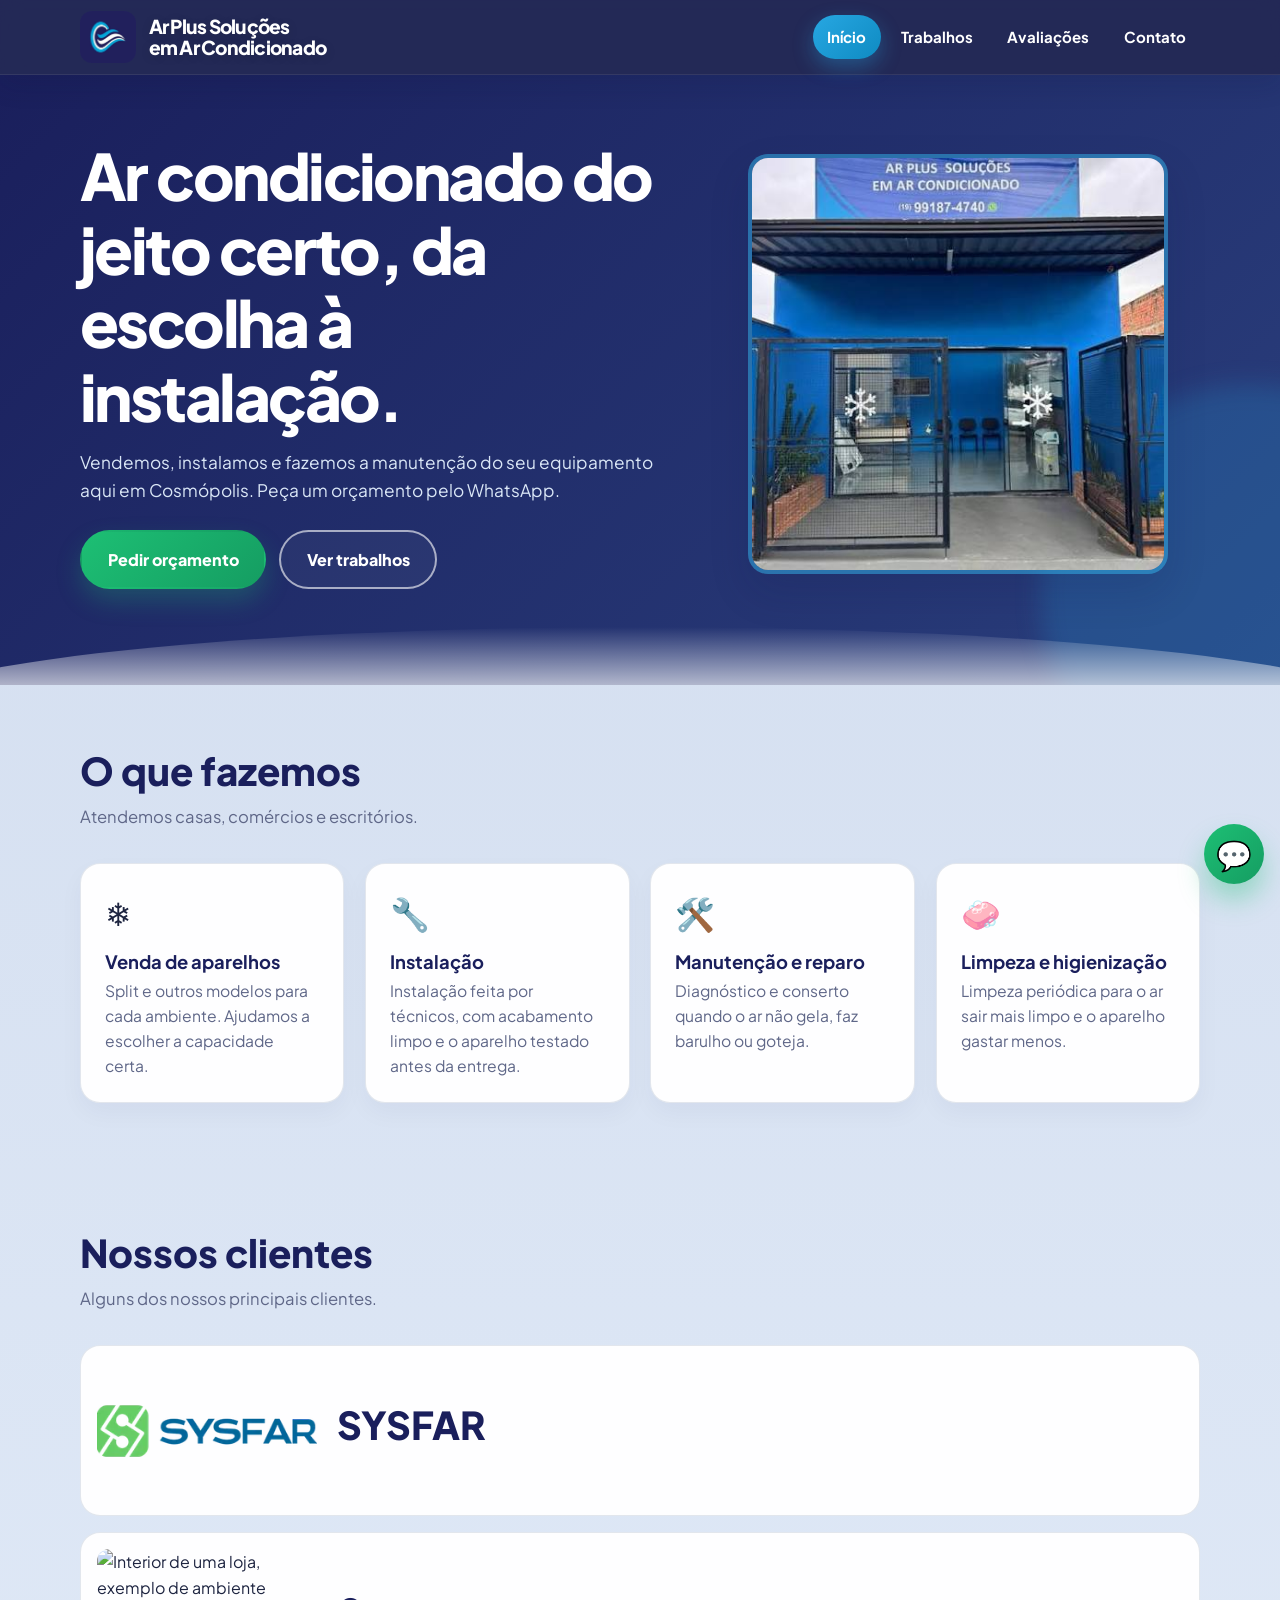
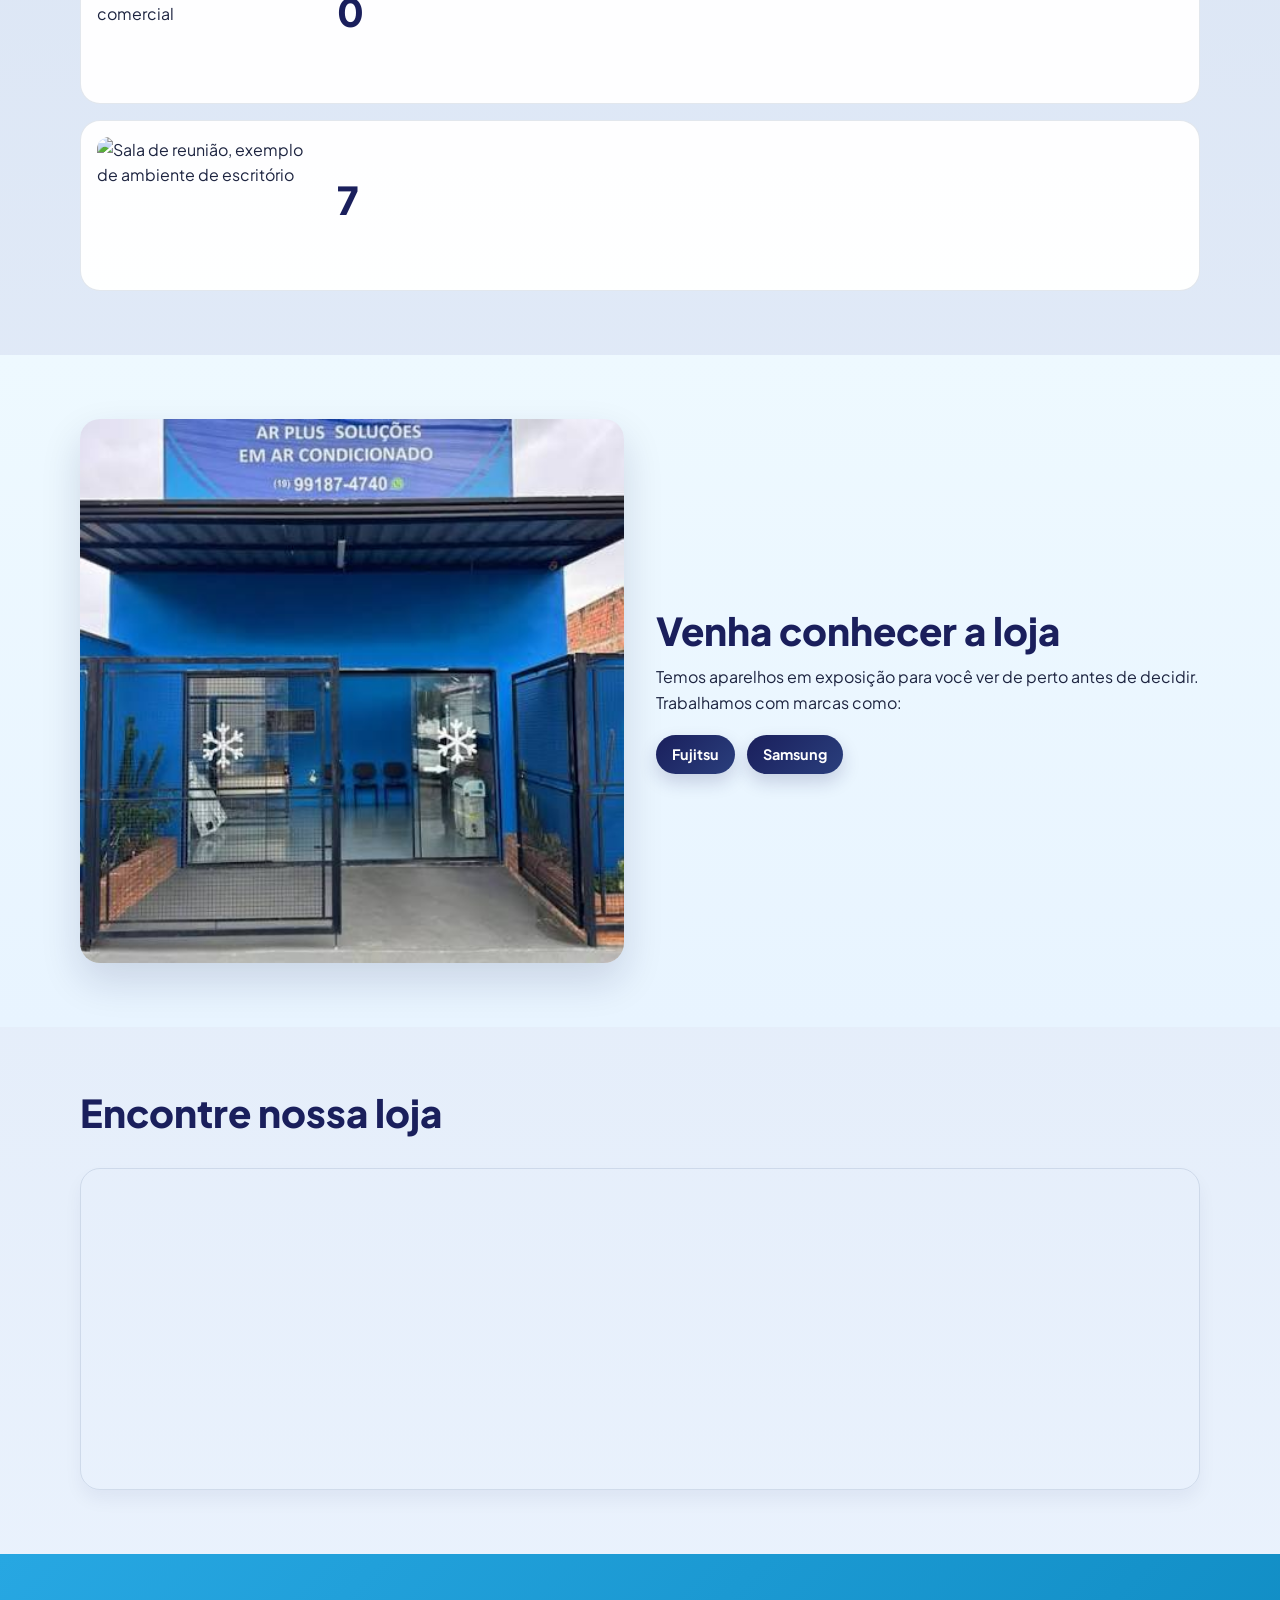
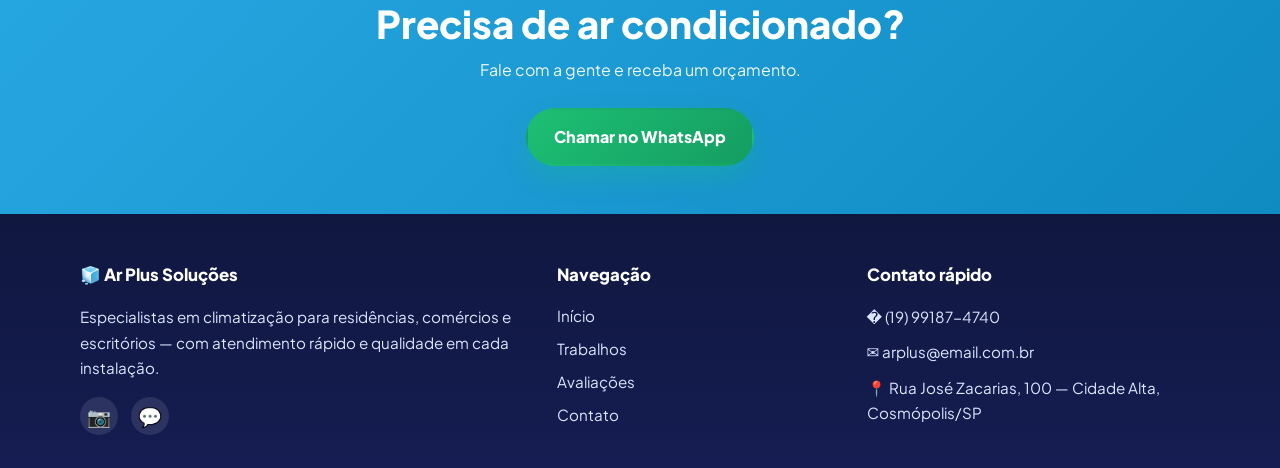
==== index.html @ 0b978132 "atualização 1.2" ====
<!DOCTYPE html>
<html lang="pt-BR">
<head>
<meta charset="UTF-8">
<meta name="viewport" content="width=device-width, initial-scale=1">
<title>Início | Ar Plus Soluções em Ar Condicionado</title>
<meta name="description" content="Venda, instalação e manutenção de ar condicionado em Cosmópolis/SP. Fujitsu, Samsung e outras marcas.">
<link rel="preconnect" href="https://fonts.googleapis.com">
<link rel="preconnect" href="https://fonts.gstatic.com" crossorigin>
<link href="https://fonts.googleapis.com/css2?family=Plus+Jakarta+Sans:wght@400;600;700;800&display=swap" rel="stylesheet">
<link rel="stylesheet" href="style/ar_plus.css">
</head>
<body>
<header class="topo">
  <div class="wrap">
    <a class="marca" href="index.html" aria-label="Ar Plus Soluções em Ar Condicionado - início">
      <img src="img/logo-simbolo.png" alt="Logo Ar Plus" width="56" height="52">
      <span>Ar Plus Soluções<br>em Ar Condicionado</span>
    </a>
    <input type="checkbox" id="abre" aria-label="Abrir menu">
    <label class="burger" for="abre" aria-hidden="true">☰</label>
    <ul class="menu">
      <li><a href="index.html" aria-current="page">Início</a></li>
      <li><a href="Trabalhos.html">Trabalhos</a></li>
      <li><a href="Avaliacoes.html">Avaliações</a></li>
      <li><a href="Contato.html">Contato</a></li>
    </ul>
  </div>
</header>
<main>

<section class="hero">
  <div class="wrap">
    <div>
      <h1>Ar condicionado do jeito certo, da escolha à instalação.</h1>
      <p>Vendemos, instalamos e fazemos a manutenção do seu equipamento aqui em Cosmópolis. Peça um orçamento pelo WhatsApp.</p>
      <div class="acoes">
        <a class="btn btn-zap" href="https://wa.me/5519991874740?text=Ol%C3%A1!%20Vim%20pelo%20site%20e%20gostaria%20de%20um%20or%C3%A7amento." target="_blank" rel="noopener">Pedir orçamento</a>
        <a class="btn btn-borda" href="Trabalhos.html">Ver trabalhos</a>
      </div>
    </div>
    <img class="hero-visual" src="img/fachada-loja.png" alt="Fachada da loja Ar Plus em Cosmópolis">
  </div>
</section>

<section class="secao">
  <div class="wrap">
    <h2>O que fazemos</h2>
    <p class="intro">Atendemos casas, comércios e escritórios.</p>
    <div class="grade">
      <article class="card"><div class="ico">❄️</div><h3>Venda de aparelhos</h3><p>Split e outros modelos para cada ambiente. Ajudamos a escolher a capacidade certa.</p></article>
      <article class="card"><div class="ico">🔧</div><h3>Instalação</h3><p>Instalação feita por técnicos, com acabamento limpo e o aparelho testado antes da entrega.</p></article>
      <article class="card"><div class="ico">🛠️</div><h3>Manutenção e reparo</h3><p>Diagnóstico e conserto quando o ar não gela, faz barulho ou goteja.</p></article>
      <article class="card"><div class="ico">🧼</div><h3>Limpeza e higienização</h3><p>Limpeza periódica para o ar sair mais limpo e o aparelho gastar menos.</p></article>
    </div>
  </div>
</section>

<section class="secao">
  <div class="wrap">
    <h2>Nossos clientes</h2>
    <p class="intro">Alguns dos nossos principais clientes.</p>
    <ul class="clientes-lista">
      <li>
        <img class="cliente-foto" src="img/SYSFAR.webp" alt="Casa contemporânea, exemplo de ambiente residencial">
        <div>
          <h2>SYSFAR</h2>
        </div>
      </li>
      <li>
        <img class="cliente-foto" src="img/cliente-comercio.jpg" alt="Interior de uma loja, exemplo de ambiente comercial">
        <div>
          <h2>0</h2>
        </div>
      </li>
      <li>
        <img class="cliente-foto" src="img/cliente-escritorio.jpg" alt="Sala de reunião, exemplo de ambiente de escritório">
        <div>
          <h2>7</h2>
          
        </div>
      </li>
    </ul>
  </div>
</section>


<section class="secao gelo">
  <div class="wrap dois">
    <img class="loja-visual" src="img/fachada-loja.png" alt="Fachada da loja Ar Plus em Cosmópolis">
    <div>
      <h2>Venha conhecer a loja</h2>
      <p>Temos aparelhos em exposição para você ver de perto antes de decidir. Trabalhamos com marcas como:</p>
      <div class="marcas"><span>Fujitsu</span><span>Samsung</span></div>
    </div>
  </div>
</section>

<section class="secao">
  <div class="wrap">
    <h2>Encontre nossa loja</h2>
    <div class="mapa">
      <iframe title="Mapa da loja" loading="lazy" src="https://www.google.com/maps?q=Rua+Jos%C3%A9+Zacarias,+100,+Cosm%C3%B3polis+SP&output=embed"></iframe>
    </div>
  </div>
</section>

<section class="faixa">
  <div class="wrap">
    <h2>Precisa de ar condicionado?</h2>
    <p>Fale com a gente e receba um orçamento.</p>
    <div class="acoes"><a class="btn btn-zap" href="https://wa.me/5519991874740?text=Ol%C3%A1!%20Vim%20pelo%20site%20e%20gostaria%20de%20um%20or%C3%A7amento." target="_blank" rel="noopener">Chamar no WhatsApp</a></div>
  </div>
</section>

</main>
<footer class="rodape">
  <div class="rodape-conteudo">
    <div>
      <h4>🧊 Ar Plus Soluções</h4>
      <p>Especialistas em climatização para residências, comércios e escritórios — com atendimento rápido e qualidade em cada instalação.</p>
      <div class="redes-sociais">
        <a href="https://www.instagram.com/arplussolucoesarcondicionado" target="_blank" rel="noopener" aria-label="Instagram">📷</a>
        <a href="https://wa.me/5519991874740" target="_blank" rel="noopener" aria-label="WhatsApp">💬</a>
      </div>
    </div>
    <div>
      <h4>Navegação</h4>
      <ul>
        <li><a href="index.html" aria-current="page">Início</a></li>
        <li><a href="Trabalhos.html">Trabalhos</a></li>
        <li><a href="Avaliacoes.html">Avaliações</a></li>
        <li><a href="Contato.html">Contato</a></li>
      </ul>
    </div>
    <div>
      <h4>Contato rápido</h4>
      <p>� (19) 99187-4740</p>
      <p>✉️ arplus@email.com.br</p>
      <p>📍 Rua José Zacarias, 100 — Cidade Alta, Cosmópolis/SP</p>
    </div>
  </div>
</footer>
<a class="zap-fixo" href="https://wa.me/5519991874740?text=Ol%C3%A1!%20Vim%20pelo%20site%20e%20gostaria%20de%20um%20or%C3%A7amento." target="_blank" rel="noopener" aria-label="Falar no WhatsApp">💬</a>
</body>
</html>
---- style/ar_plus.css ----
:root {
  --navy: #1a1f5c;
  --navy-strong: #111746;
  --navy-soft: #2a3f7d;
  --azul: #27a7e2;
  --azul-escuro: #0f8bc2;
  --gelo: #edf8ff;
  --branco: #ffffff;
  --texto: #1d2440;
  --cinza: #5f6788;
  --verde: #1dbf74;
  --verde-escuro: #159d62;
  --luz: #dff5ff;
  --borda: rgba(24, 56, 111, 0.12);
  --sombra: 0 18px 40px rgba(17, 23, 70, 0.14);
  --raio: 20px;
}

* {
  box-sizing: border-box;
  margin: 0;
  padding: 0;
}

html {
  scroll-behavior: smooth;
}

body {
  font-family: 'Plus Jakarta Sans', system-ui, -apple-system, BlinkMacSystemFont, 'Segoe UI', sans-serif;
  color: var(--texto);
  background: linear-gradient(180deg, #d1dcee 0%, #edf5ff 100%);
  line-height: 1.6;
  -webkit-text-size-adjust: 100%;
}

img,
svg {
  display: block;
  max-width: 100%;
  height: auto;
}

a {
  color: inherit;
}

:focus-visible {
  outline: 3px solid rgba(39, 167, 226, 0.7);
  outline-offset: 3px;
}

.wrap {
  width: min(1120px, calc(100% - 2rem));
  margin-inline: auto;
}

h1,
h2,
h3 {
  line-height: 1.15;
  color: var(--navy);
}

h1 {
  font-size: clamp(2.2rem, 5vw, 4.1rem);
  font-weight: 800;
  letter-spacing: -0.04em;
}

h2 {
  font-size: clamp(1.7rem, 3vw, 2.5rem);
  font-weight: 800;
  margin-bottom: 0.7rem;
}

h3 {
  font-size: 1.15rem;
  margin-bottom: 0.35rem;
}

p {
  max-width: 65ch;
}

main {
  overflow: hidden;
}

.topo {
  position: sticky;
  top: 0;
  z-index: 30;
  background: rgba(20, 25, 73, 0.92);
  backdrop-filter: blur(10px);
  border-bottom: 1px solid rgba(255, 255, 255, 0.08);
  box-shadow: 0 10px 24px rgba(16, 23, 63, 0.14);
  color: var(--branco);
}

.topo .wrap {
  display: flex;
  align-items: center;
  justify-content: space-between;
  min-height: 74px;
  gap: 1rem;
}

.marca {
  display: flex;
  align-items: center;
  gap: 0.8rem;
  text-decoration: none;
  font-weight: 800;
  font-size: clamp(0.9rem, 1vw + 0.4rem, 1.25rem);
  line-height: 1.1;
  letter-spacing: -0.04em;
  color: #fff;
}

.marca svg {
  width: auto;
  height: 54px;
  max-width: 180px;
  border-radius: 18px;
  background: rgba(255, 255, 255, 0.04);
  box-shadow: inset 0 0 0 1px rgba(255, 255, 255, 0.06);
}

.marca span {
  display: inline-block;
  font-weight: 800;
  letter-spacing: -0.04em;
  text-shadow: 0 2px 10px rgba(0, 0, 0, 0.18);
}

.menu {
  display: flex;
  align-items: center;
  gap: 0.35rem;
  list-style: none;
}

.menu a {
  display: block;
  padding: 0.6rem 0.9rem;
  border-radius: 999px;
  text-decoration: none;
  font-weight: 700;
  font-size: 0.94rem;
  transition: background 0.2s ease, transform 0.2s ease;
}

.menu a:hover {
  background: rgba(255, 255, 255, 0.1);
  transform: translateY(-1px);
}

.menu a[aria-current='page'] {
  background: linear-gradient(135deg, var(--azul), var(--azul-escuro));
  color: #fff;
  box-shadow: 0 8px 20px rgba(39, 167, 226, 0.35);
}

#abre {
  display: none;
}

.burger {
  display: none;
  cursor: pointer;
  padding: 0.5rem;
  font-size: 1.9rem;
  line-height: 1;
}

.btn {
  display: inline-flex;
  align-items: center;
  justify-content: center;
  gap: 0.5rem;
  padding: 0.9rem 1.6rem;
  border-radius: 999px;
  font-weight: 800;
  text-decoration: none;
  border: 2px solid transparent;
  cursor: pointer;
  transition: transform 0.2s ease, box-shadow 0.2s ease, filter 0.2s ease;
}

.btn:hover {
  transform: translateY(-2px);
  filter: brightness(1.02);
}

.btn-zap {
  background: linear-gradient(135deg, var(--verde), var(--verde-escuro));
  color: #fff;
  box-shadow: 0 12px 24px rgba(29, 191, 116, 0.25);
}

.btn-azul {
  background: linear-gradient(135deg, var(--azul), var(--azul-escuro));
  color: #fff;
  box-shadow: 0 12px 24px rgba(39, 167, 226, 0.25);
}

.btn-borda {
  border-color: rgba(255, 255, 255, 0.6);
  color: #fff;
  background: rgba(255, 255, 255, 0.04);
}

.acoes {
  display: flex;
  flex-wrap: wrap;
  gap: 0.8rem;
  margin-top: 1.6rem;
}

.hero {
  position: relative;
  background: linear-gradient(135deg, var(--navy) 0%, var(--navy-soft) 100%);
  color: #fff;
  overflow: hidden;
}

.hero::before {
  content: '';
  position: absolute;
  inset: auto -180px -120px auto;
  width: 420px;
  height: 420px;
  background: rgba(39, 167, 226, 0.2);
  border-radius: 50%;
  filter: blur(12px);
}

.hero::after {
  content: '';
  position: absolute;
  left: -10%;
  right: -10%;
  bottom: -32px;
  height: 90px;
  background: linear-gradient(180deg, rgba(255, 255, 255, 0) 0%, var(--branco) 100%);
  border-radius: 50% 50% 0 0 / 100% 100% 0 0;
}

.hero .wrap {
  position: relative;
  z-index: 1;
  display: grid;
  grid-template-columns: 1.1fr 0.9fr;
  gap: 2.75rem;
  align-items: center;
  padding-block: 4rem 6rem;
}

.hero h1 {
  color: #fff;
}

.hero p {
  margin-top: 1rem;
  font-size: 1.08rem;
  color: rgba(230, 242, 255, 0.94);
}

.hero-visual,
.hero svg {
  width: 100%;
  max-width: 520px;
  height: auto;
  max-height: 460px;
  justify-self: end;
  object-fit: contain;
  object-position: center;
  border-radius: var(--raio);
  border: 4px solid rgba(39, 167, 226, 0.5);
  box-shadow: var(--sombra);
  background: rgba(255, 255, 255, 0.06);
}

.hero-visual {
  width: min(100%, 420px);
  justify-self: center;
}

.secao {
  padding-block: 4rem;
}

.secao.gelo {
  background: linear-gradient(180deg, #eef9ff 0%, #e8f4ff 100%);
}

.intro {
  margin-bottom: 2rem;
  color: var(--cinza);
  font-size: 1.04rem;
}

.grade {
  display: grid;
  grid-template-columns: repeat(auto-fit, minmax(240px, 1fr));
  gap: 1.3rem;
}

.card {
  background: rgba(255, 255, 255, 0.96);
  border: 1px solid var(--borda);
  border-radius: var(--raio);
  padding: 1.5rem;
  box-shadow: 0 10px 24px rgba(17, 23, 70, 0.04);
  transition: transform 0.2s ease, box-shadow 0.2s ease;
}

.card:hover {
  transform: translateY(-4px);
  box-shadow: var(--sombra);
}

.card .ico {
  font-size: 2rem;
  margin-bottom: 0.75rem;
}

.card p {
  color: var(--cinza);
  font-size: 0.98rem;
}

.clientes-lista {
  display: grid;
  gap: 1rem;
  list-style: none;
}

.clientes-lista li {
  display: grid;
  grid-template-columns: minmax(160px, 220px) 1fr;
  align-items: center;
  gap: 1.25rem;
  padding: 1rem;
  border: 1px solid var(--borda);
  border-radius: var(--raio);
  background: rgba(255, 255, 255, 0.96);
}

.cliente-foto {
  width: 100%;
  aspect-ratio: 16 / 10;
  border-radius: 12px;
  object-fit: cover;
}

.marcas {
  display: flex;
  flex-wrap: wrap;
  gap: 0.75rem;
  margin-top: 1.2rem;
}

.marcas span {
  background: linear-gradient(135deg, var(--navy), var(--navy-soft));
  color: #fff;
  padding: 0.5rem 1rem;
  border-radius: 999px;
  font-weight: 700;
  font-size: 0.9rem;
  box-shadow: 0 8px 18px rgba(26, 31, 92, 0.18);
}

.dois {
  display: grid;
  grid-template-columns: 1fr 1fr;
  gap: 2rem;
  align-items: center;
}

.dois svg,
.dois img {
  border-radius: var(--raio);
  box-shadow: var(--sombra);
  width: 100%;
}

.faixa {
  background: linear-gradient(135deg, var(--azul), var(--azul-escuro));
  color: #fff;
  text-align: center;
  padding: 3rem 1rem;
}

.faixa h2 {
  color: #fff;
}

.faixa p {
  margin: 0 auto;
  color: rgba(255, 255, 255, 0.92);
}

.faixa .acoes {
  justify-content: center;
}

.titulo-pg {
  background: linear-gradient(135deg, var(--navy), var(--navy-strong));
  color: #fff;
  padding-block: 2.8rem 3.3rem;
}

.titulo-pg h1 {
  color: #fff;
  font-size: clamp(1.9rem, 4vw, 3rem);
}

.titulo-pg p {
  color: rgba(232, 241, 255, 0.92);
  margin-top: 0.75rem;
}

.galeria {
  display: grid;
  grid-template-columns: repeat(auto-fill, minmax(250px, 1fr));
  gap: 1rem;
}

.galeria figure {
  border-radius: var(--raio);
  overflow: hidden;
  background: var(--gelo);
  border: 1px solid var(--borda);
  box-shadow: 0 10px 20px rgba(17, 23, 70, 0.04);
}

.galeria img {
  width: 100%;
  aspect-ratio: 4 / 3;
  object-fit: cover;
}

.galeria figcaption {
  padding: 0.8rem 1rem;
  font-weight: 700;
  font-size: 0.9rem;
  color: var(--navy);
}

.vazio {
  display: grid;
  place-items: center;
  aspect-ratio: 4 / 3;
  color: var(--cinza);
  font-size: 0.9rem;
  text-align: center;
  padding: 1rem;
  border: 2px dashed rgba(39, 167, 226, 0.65);
  border-radius: var(--raio);
  background: rgba(39, 167, 226, 0.04);
}

.galeria-instagram {
  display: grid;
  grid-template-columns: repeat(3, 1fr);
  gap: 12px;
  margin-top: 30px;
}

.post {
  position: relative;
  width: 100%;
  aspect-ratio: 1 / 1;
  overflow: hidden;
  background: #ddd;
  cursor: pointer;
}

.post-vazio {
  display: grid;
  place-items: center;
  padding: 1rem;
  border: 1px dashed rgba(39, 167, 226, 0.65);
  background: linear-gradient(145deg, #f7fcff, #e8f4ff);
  color: var(--cinza);
  text-align: center;
  cursor: default;
}

.post img,
.post video {
  display: block;
  width: 100%;
  height: 100%;
  object-fit: cover;
  transition: transform 0.3s ease;
}

.post:hover img,
.post:hover video {
  transform: scale(1.05);
}

.icone-video {
  position: absolute;
  top: 12px;
  right: 12px;
  display: flex;
  align-items: center;
  justify-content: center;
  width: 35px;
  height: 35px;
  border-radius: 50%;
  background: rgba(0, 0, 0, 0.65);
  color: #fff;
  font-size: 16px;
  z-index: 2;
}

.legenda {
  position: absolute;
  right: 0;
  bottom: 0;
  left: 0;
  padding: 30px 15px 15px;
  background: linear-gradient(transparent, rgba(0, 0, 0, 0.8));
  color: #fff;
  opacity: 0;
  transition: opacity 0.3s ease;
}

.post:hover .legenda {
  opacity: 1;
}

.modal {
  position: fixed;
  inset: 0;
  z-index: 9999;
  display: none;
  align-items: center;
  justify-content: center;
  padding: 20px;
  background: rgba(0, 0, 0, 0.9);
}

.modal.ativo {
  display: flex;
}

.modal-conteudo {
  display: flex;
  align-items: center;
  justify-content: center;
  width: 100%;
  max-width: 900px;
  max-height: 90vh;
}

.modal-conteudo img,
.modal-conteudo video {
  max-width: 100%;
  max-height: 85vh;
  object-fit: contain;
}

.fechar {
  position: absolute;
  top: 20px;
  right: 30px;
  color: #fff;
  font-size: 40px;
  font-weight: 700;
  cursor: pointer;
}

@media (max-width: 700px) {
  .galeria-instagram {
    grid-template-columns: repeat(2, 1fr);
    gap: 6px;
  }
}

.nota {
  display: flex;
  align-items: center;
  gap: 0.6rem;
  color: #f5b400;
  font-size: 22px;
  letter-spacing: 2px;
  margin-bottom: 0.7rem;
}

.form-avaliacao {
  max-width: 700px;
  margin: 50px auto 20px;
  padding: 30px;
  background: #fff;
  border-radius: 15px;
  box-shadow: 0 5px 20px rgba(0, 0, 0, 0.08);
}

.form-avaliacao h2 {
  margin-bottom: 10px;
  color: #111;
}

.form-avaliacao p {
  margin-bottom: 25px;
  color: #666;
}

.form-avaliacao label {
  display: block;
  margin-top: 15px;
  margin-bottom: 7px;
  font-weight: 700;
}

.form-avaliacao input,
.form-avaliacao select,
.form-avaliacao textarea {
  width: 100%;
  padding: 13px;
  border: 1px solid #ddd;
  border-radius: 8px;
  font-family: inherit;
  font-size: 15px;
}

.form-avaliacao textarea {
  resize: vertical;
}

.form-avaliacao button {
  width: 100%;
  margin-top: 20px;
  padding: 14px;
  border: none;
  border-radius: 8px;
  background: #0b74de;
  color: #fff;
  font-size: 16px;
  font-weight: 700;
  cursor: pointer;
}

.form-avaliacao button:hover {
  background: #095db2;
}

#mensagem {
  display: none;
  margin-top: 15px;
  padding: 12px;
  border-radius: 8px;
  background: #dff6e5;
  color: #176b2c;
  text-align: center;
  font-weight: 600;
}

.excluir {
  margin-top: 10px;
  padding: 6px 10px;
  border: none;
  border-radius: 5px;
  background: #e53935;
  color: #fff;
  cursor: pointer;
}

.endereco-loja {
  margin-top: 1rem;
}

.aval p {
  font-style: italic;
  color: var(--texto);
}

.aval footer {
  margin-top: 0.9rem;
  font-weight: 800;
  color: var(--navy);
  font-size: 0.92rem;
}

.contato {
  display: grid;
  grid-template-columns: 1fr 1fr;
  gap: 2rem;
}

.lista {
  list-style: none;
  display: grid;
  gap: 1rem;
}

.lista li {
  display: flex;
  gap: 0.8rem;
  align-items: flex-start;
  padding: 0.9rem 1rem;
  border-radius: 16px;
  background: rgba(255, 255, 255, 0.8);
  border: 1px solid var(--borda);
}

.lista .ico {
  font-size: 1.5rem;
}

.lista small {
  display: block;
  color: var(--cinza);
}

form {
  display: grid;
  gap: 1rem;
}

label {
  font-weight: 700;
  font-size: 0.92rem;
  display: grid;
  gap: 0.35rem;
}

input,
textarea,
select {
  font: inherit;
  padding: 0.8rem 0.95rem;
  border: 2px solid #c8dff0;
  border-radius: 12px;
  width: 100%;
  background: #fff;
  color: var(--texto);
  transition: border-color 0.2s ease, box-shadow 0.2s ease;
}

input:focus,
textarea:focus,
select:focus {
  border-color: var(--azul);
  box-shadow: 0 0 0 4px rgba(39, 167, 226, 0.12);
  outline: none;
}

textarea {
  min-height: 120px;
  resize: vertical;
}

.mapa {
  margin-top: 2rem;
  border-radius: var(--raio);
  overflow: hidden;
  border: 1px solid var(--borda);
  box-shadow: 0 10px 18px rgba(17, 23, 70, 0.05);
}

.mapa iframe {
  width: 100%;
  height: 320px;
  border: 0;
  display: block;
}

.rodape {
  background: linear-gradient(180deg, #10173f 0%, #151d52 100%);
  color: #dbe5ff;
  padding: 3rem 0 2rem;
  font-size: 0.95rem;
}

.rodape-conteudo {
  width: min(1120px, calc(100% - 2rem));
  margin: 0 auto;
  display: grid;
  grid-template-columns: 1.6fr 1fr 1.2fr;
  gap: 2rem;
  align-items: start;
}

.rodape h4 {
  color: #fff;
  font-size: 1.05rem;
  margin-bottom: 0.9rem;
  font-weight: 800;
}

.rodape p,
.rodape li,
.rodape a {
  color: #dbe5ff;
  text-decoration: none;
}

.rodape p {
  margin-bottom: 0.6rem;
  line-height: 1.7;
}

.rodape ul {
  list-style: none;
  padding: 0;
  margin: 0;
  display: grid;
  gap: 0.55rem;
}

.rodape a:hover {
  color: #fff;
}

.redes-sociais {
  display: flex;
  gap: 0.8rem;
  margin-top: 1rem;
}

.redes-sociais a {
  display: inline-flex;
  align-items: center;
  justify-content: center;
  width: 38px;
  height: 38px;
  border-radius: 50%;
  background: rgba(255, 255, 255, 0.1);
  font-size: 1.2rem;
  transition: transform 0.2s ease, background 0.2s ease;
}

.redes-sociais a:hover {
  transform: translateY(-2px);
  background: rgba(39, 167, 226, 0.25);
}

.zap-fixo {
  position: fixed;
  right: 1rem;
  bottom: 1rem;
  z-index: 40;
  width: 60px;
  height: 60px;
  border-radius: 50%;
  background: linear-gradient(135deg, var(--verde), var(--verde-escuro));
  display: grid;
  place-items: center;
  font-size: 1.8rem;
  text-decoration: none;
  box-shadow: 0 16px 26px rgba(29, 191, 116, 0.35);
}

.marca img {
  width: 56px;
  height: auto;
  border-radius: 12px;
  flex-shrink: 0;
}

@media (max-width: 420px) {
  .marca img {
    width: 46px;
  }
}

@media (max-width: 820px) {
  .burger {
    display: block;
  }

  .menu {
    display: none;
    position: absolute;
    top: 72px;
    left: 0;
    right: 0;
    background: rgba(17, 23, 70, 0.98);
    flex-direction: column;
    padding: 0.9rem 1rem 1.2rem;
    border-bottom: 1px solid rgba(255, 255, 255, 0.06);
  }

  #abre:checked ~ .menu {
    display: flex;
  }

  .hero .wrap,
  .dois,
  .contato {
    grid-template-columns: 1fr;
  }

  .clientes-lista li {
    grid-template-columns: 1fr;
  }

  .hero .wrap {
    padding-block: 3rem 5rem;
  }

  .secao {
    padding-block: 2.8rem;
  }
}

@media (max-width: 420px) {
  .btn {
    width: 100%;
    justify-content: center;
  }

  .marca span {
    font-size: 0.82rem;
  }
}

@media (prefers-reduced-motion: reduce) {
  * {
    transition: none !important;
    scroll-behavior: auto !important;
  }
}
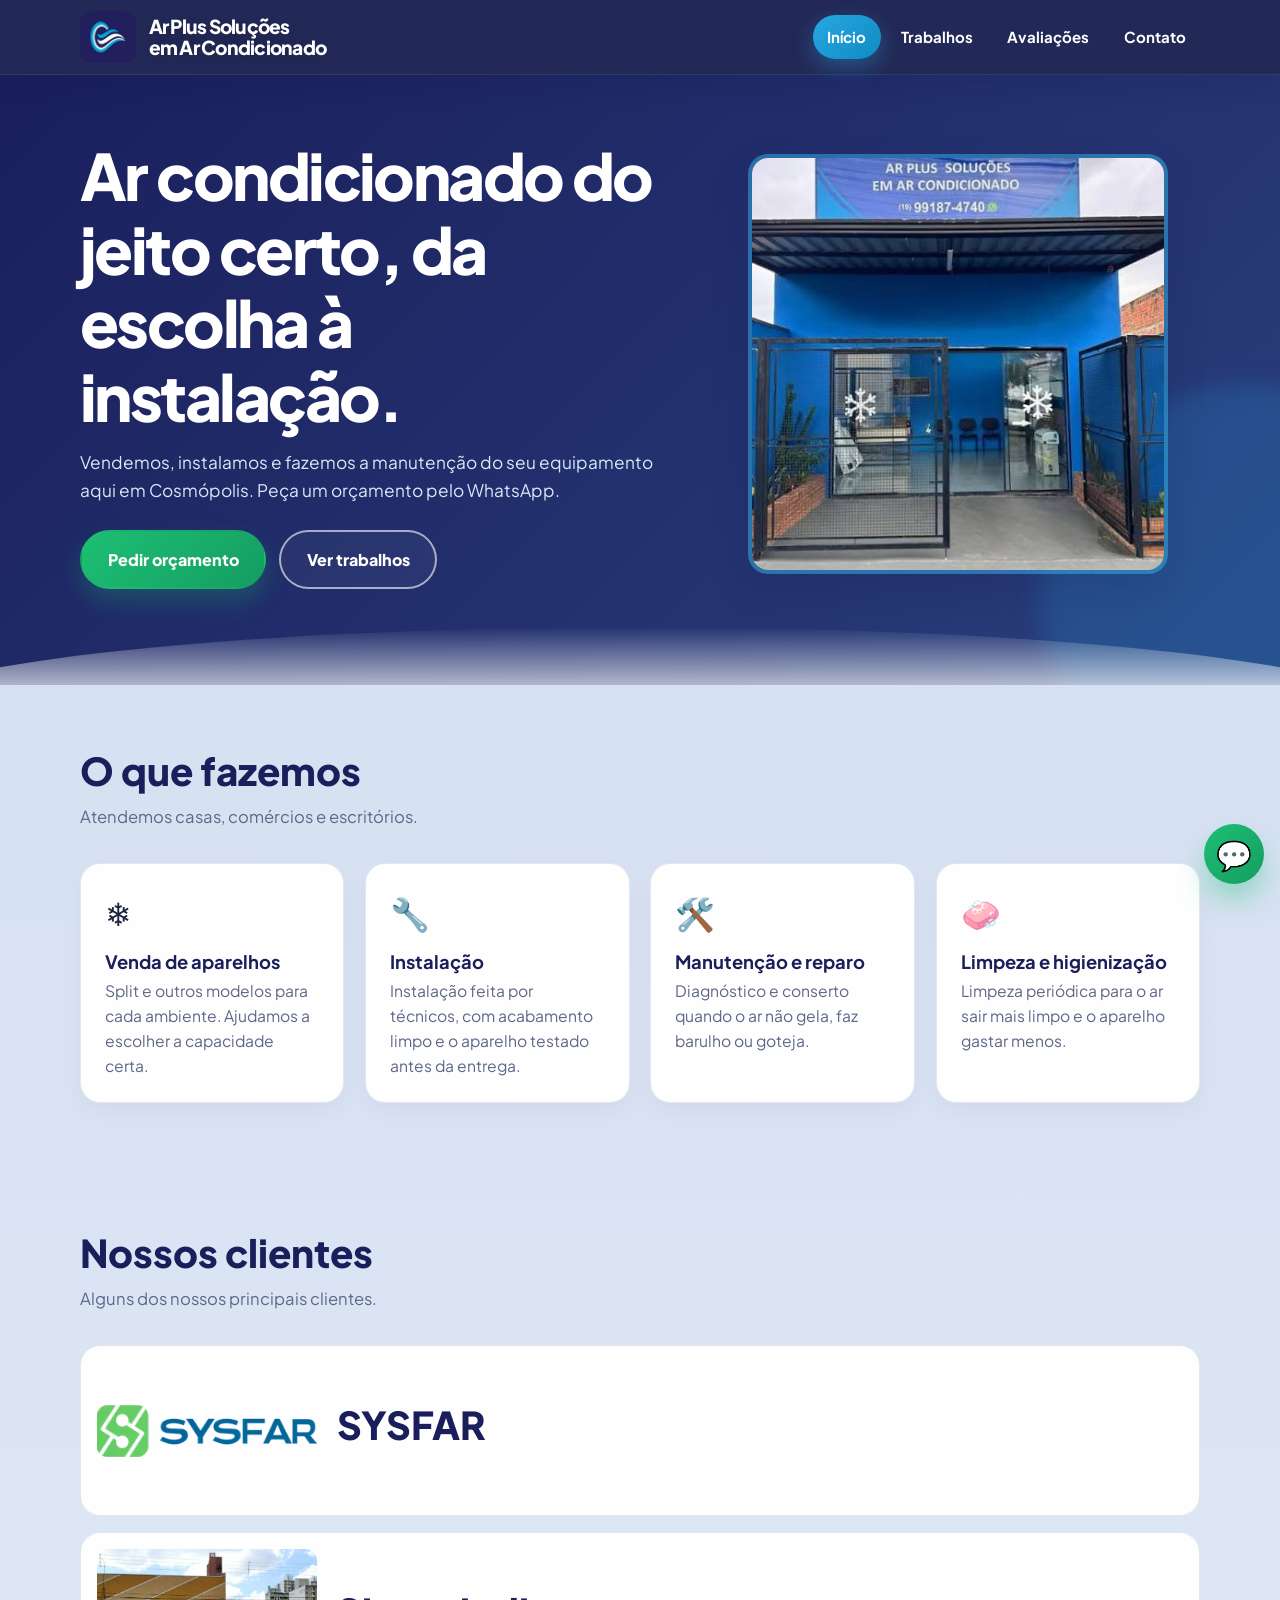
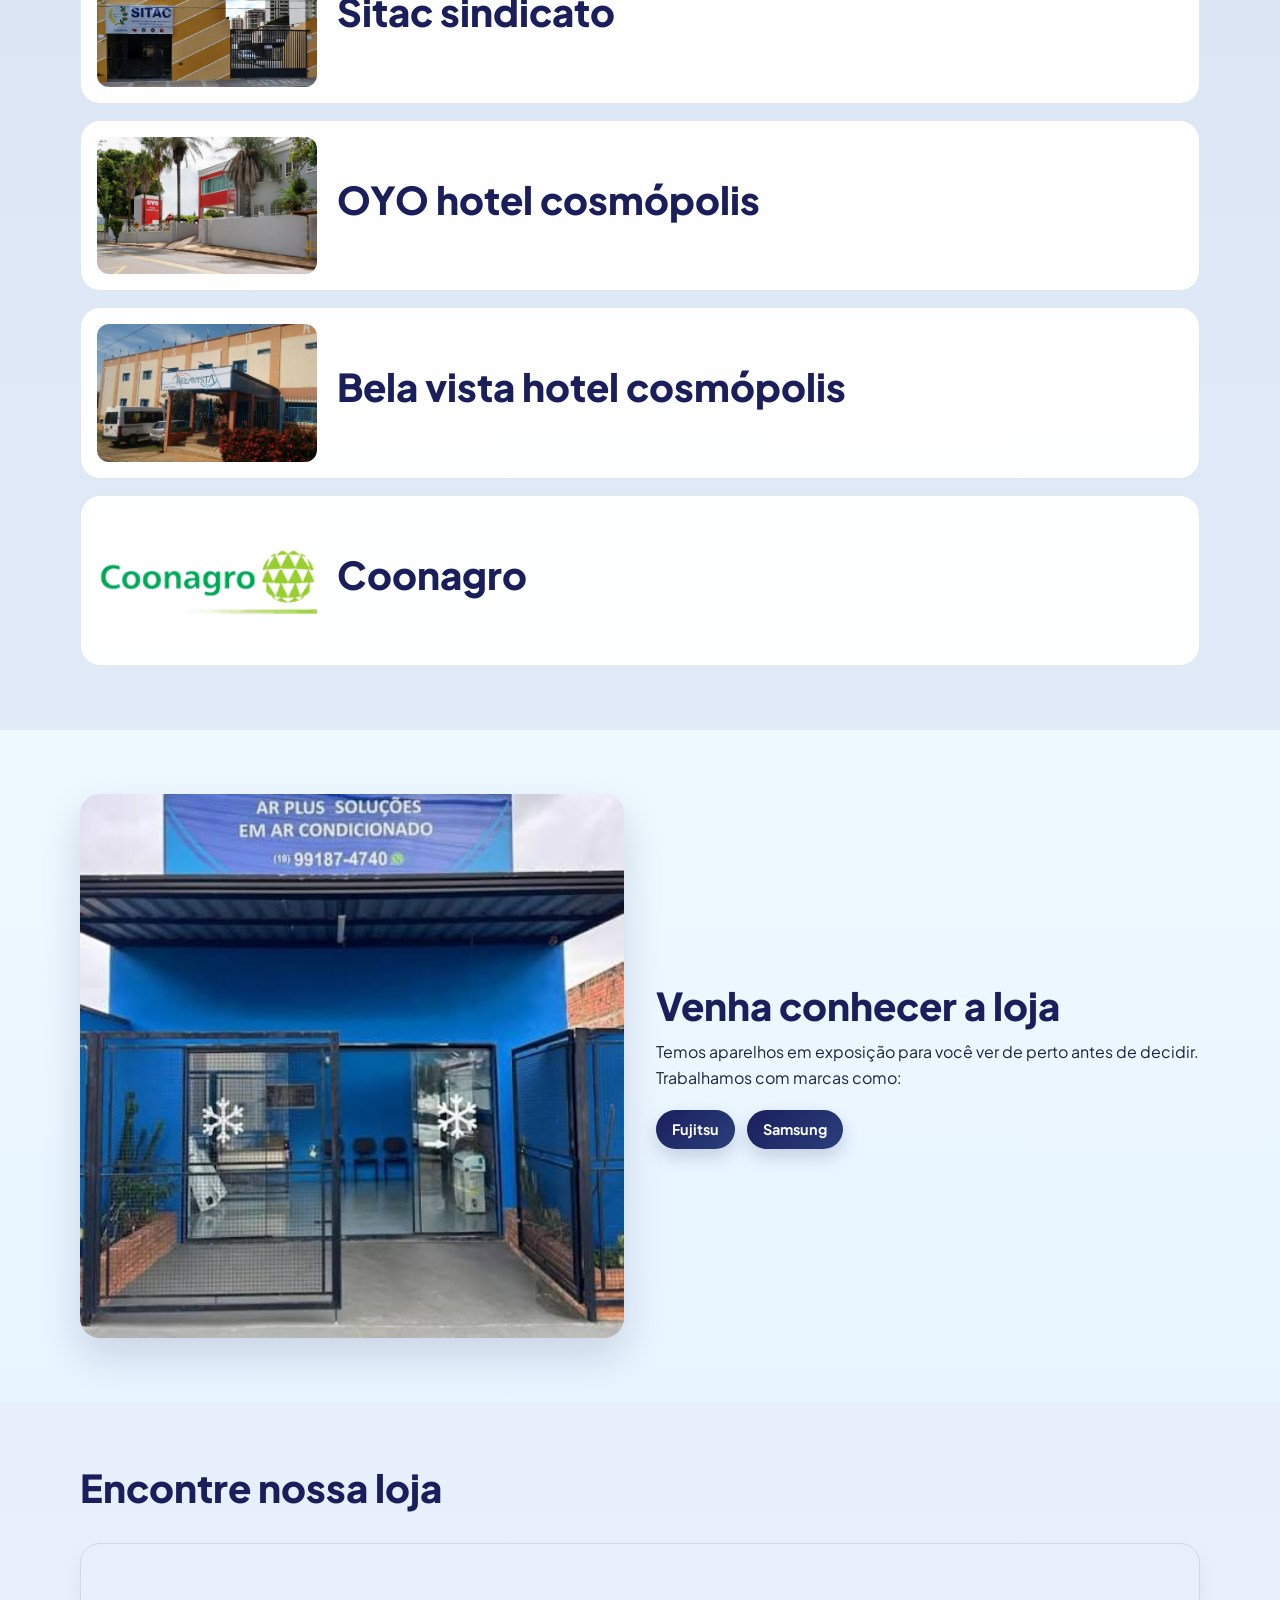
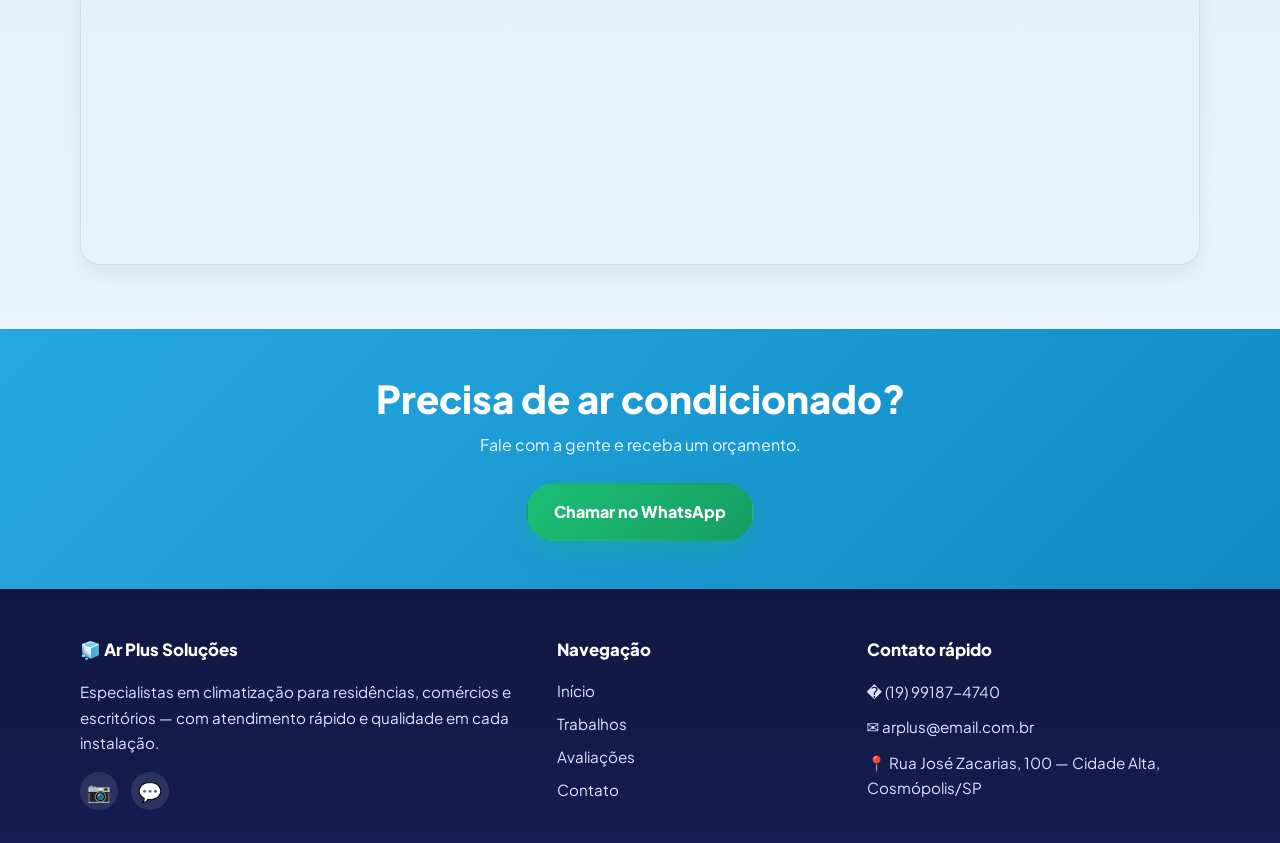
==== commit 5186aaa6: "atualização 1.3" ====
--- a/index.html
+++ b/index.html
@@ -68,16 +68,28 @@
         </div>
       </li>
       <li>
-        <img class="cliente-foto" src="img/cliente-comercio.jpg" alt="Interior de uma loja, exemplo de ambiente comercial">
+        <img class="cliente-foto" src="img/88.jpg" alt="Interior de uma loja, exemplo de ambiente comercial">
         <div>
-          <h2>0</h2>
+          <h2>Sitac sindicato</h2>
         </div>
       </li>
       <li>
-        <img class="cliente-foto" src="img/cliente-escritorio.jpg" alt="Sala de reunião, exemplo de ambiente de escritório">
+        <img class="cliente-foto" src="img/OYO-hotel-cosmópolis.jpg" alt="Sala de reunião, exemplo de ambiente de escritório">
         <div>
-          <h2>7</h2>
+          <h2>OYO hotel cosmópolis</h2>
           
+        </div>
+      </li>
+      <li>
+        <img class="cliente-foto" src="img/Bela-vista-hotel-cosmópolis.jpg" alt="Sala de reunião, exemplo de ambiente de escritório">
+        <div>
+          <h2>Bela vista hotel cosmópolis</h2>
+        </div>
+      </li>
+      <li>
+        <img class="cliente-foto" src="img/Connagro.png" alt="Sala de reunião, exemplo de ambiente de escritório">
+        <div>
+          <h2>Coonagro</h2>
         </div>
       </li>
     </ul>
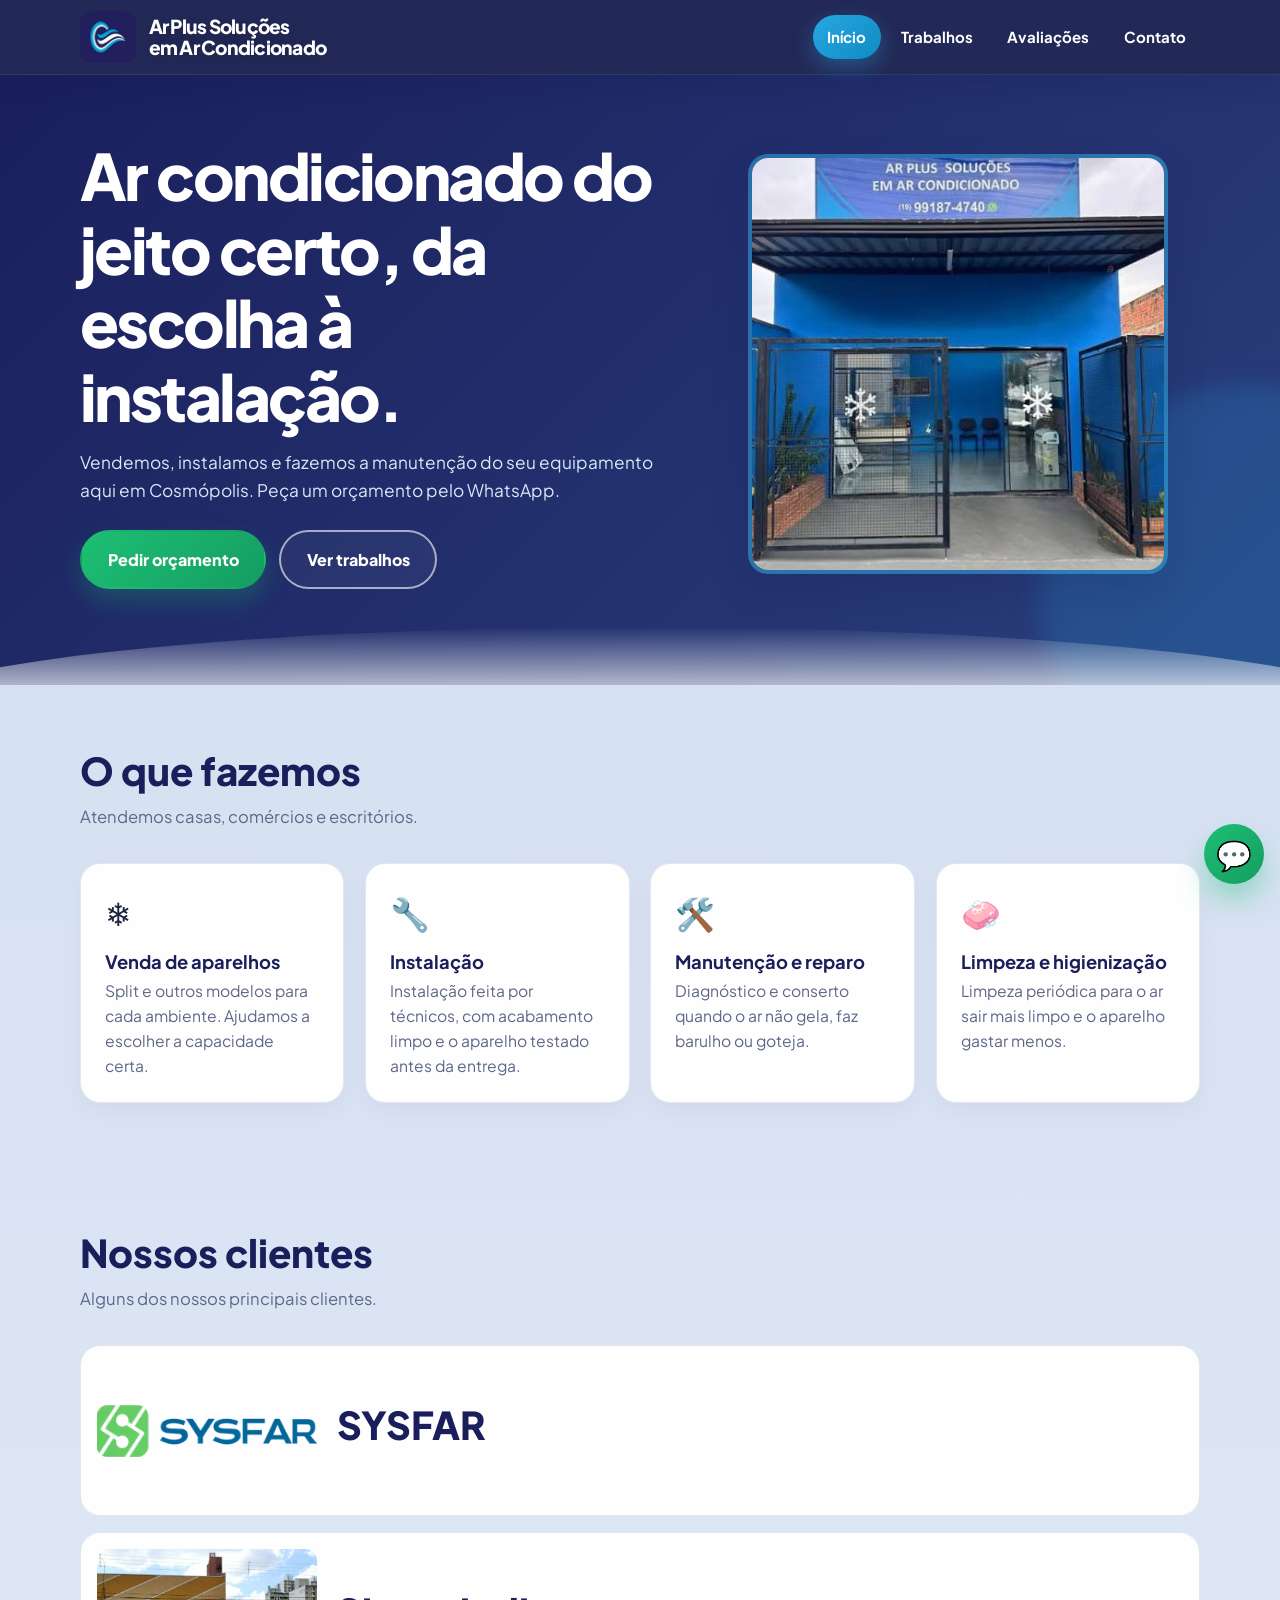
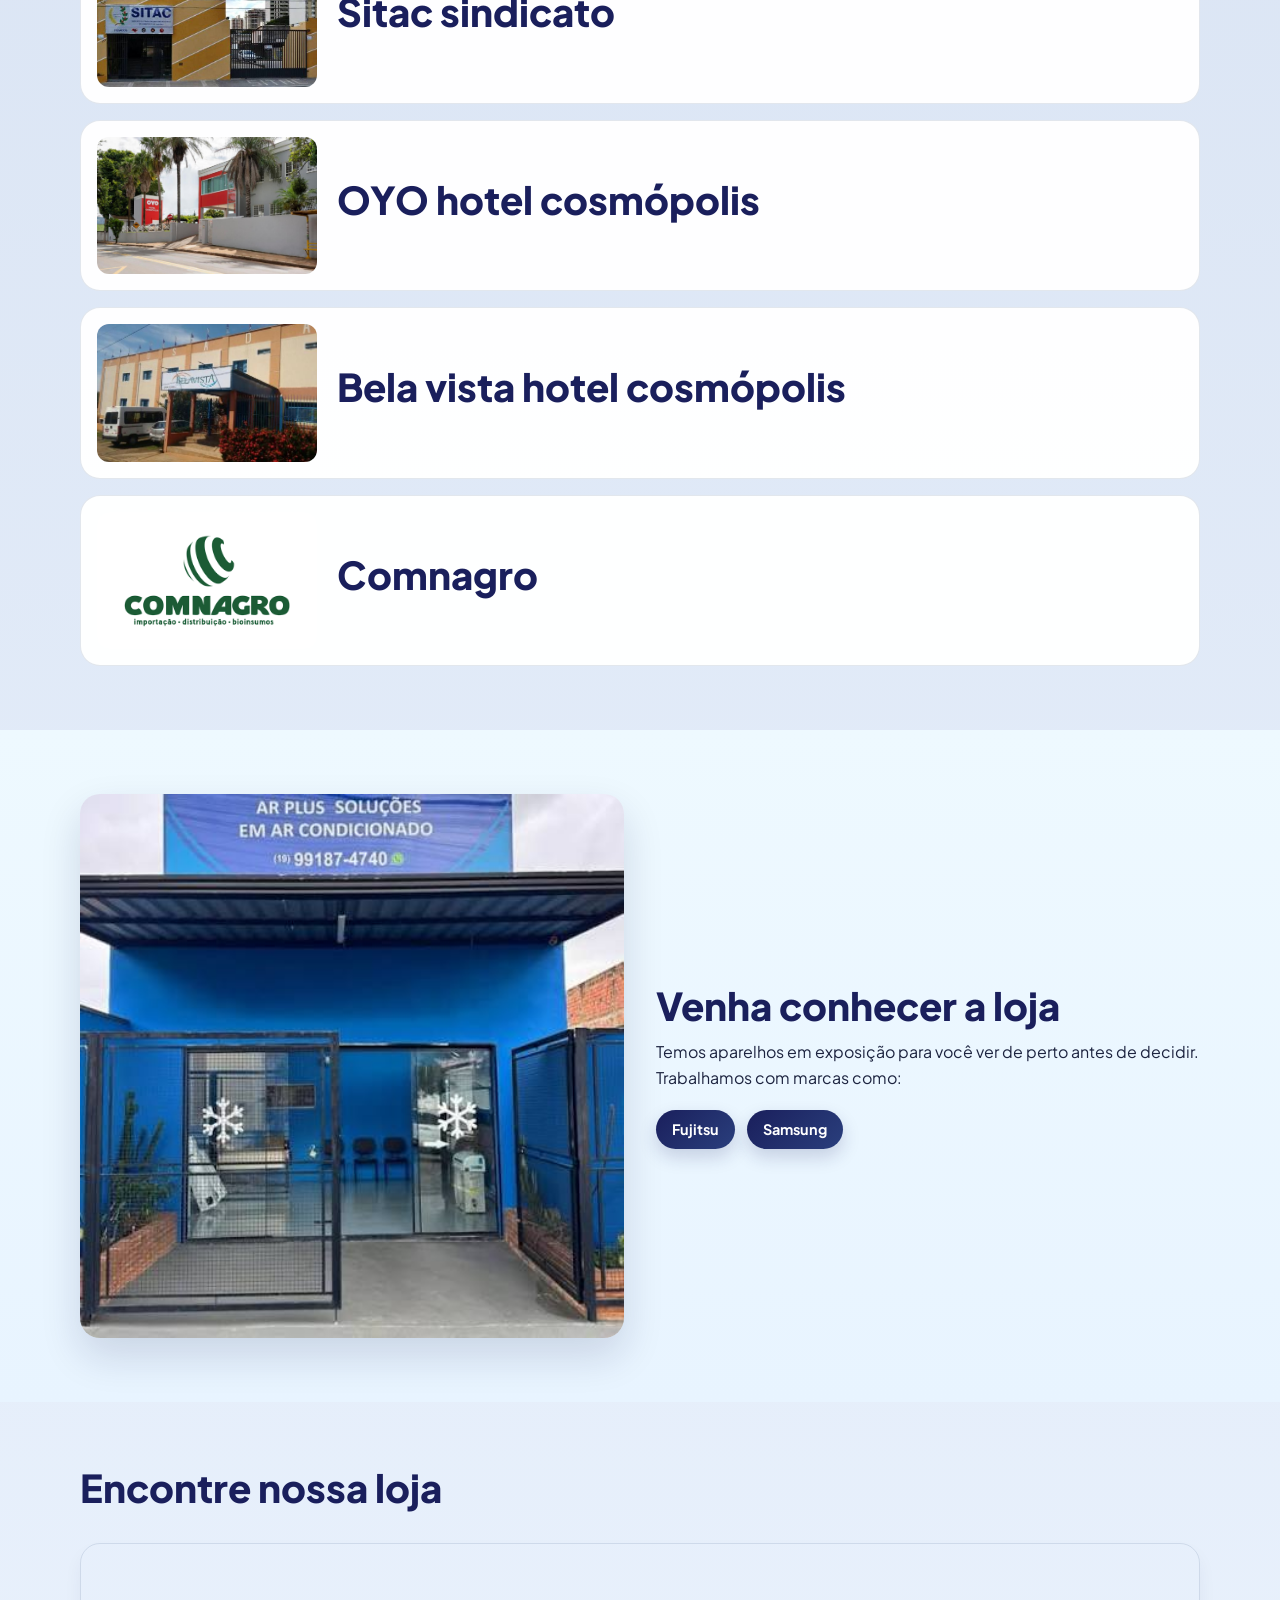
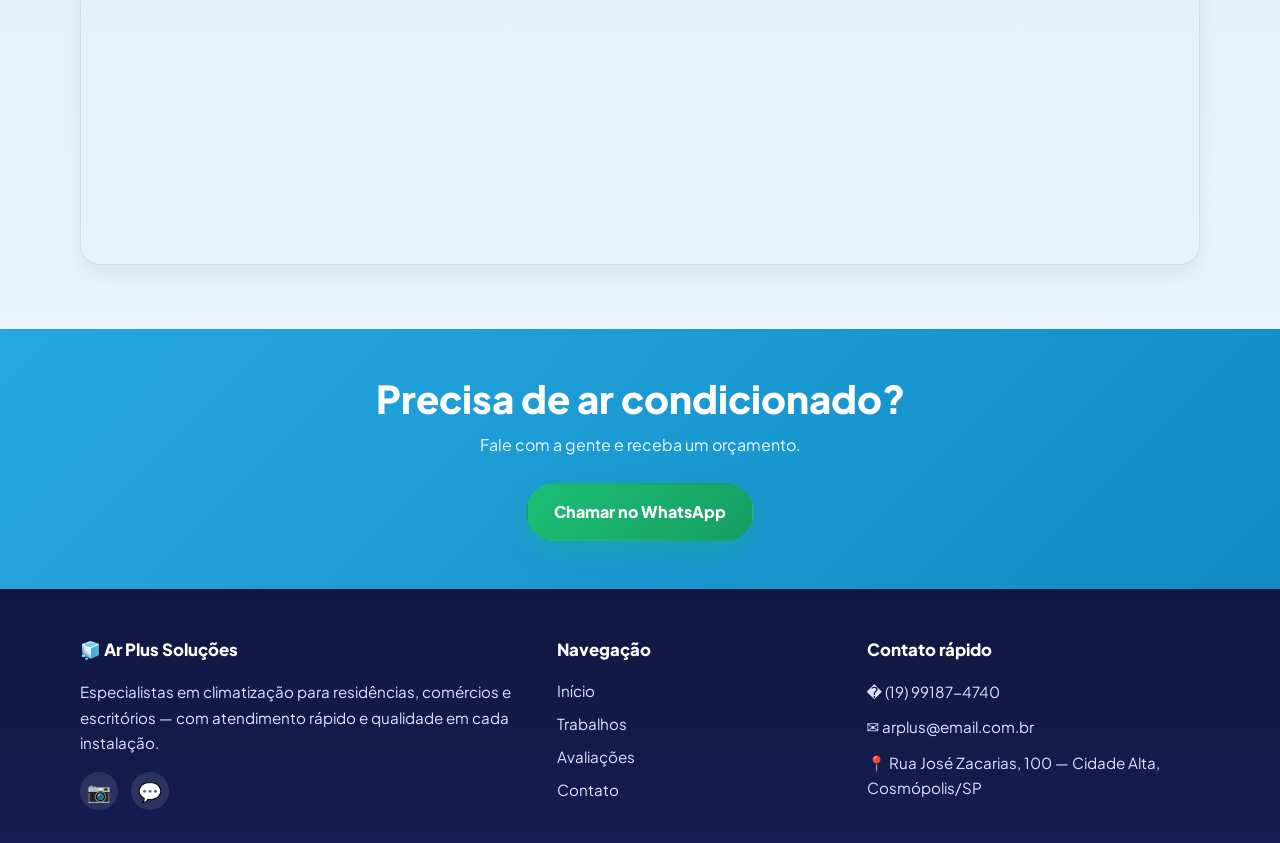
==== commit 18fe2d3d: "atualização 1.9" ====
--- a/index.html
+++ b/index.html
@@ -5,6 +5,7 @@
 <meta name="viewport" content="width=device-width, initial-scale=1">
 <title>Início | Ar Plus Soluções em Ar Condicionado</title>
 <meta name="description" content="Venda, instalação e manutenção de ar condicionado em Cosmópolis/SP. Fujitsu, Samsung e outras marcas.">
+<link rel="icon" type="image/x-icon" href="img/emoji_arplus_128.png">
 <link rel="preconnect" href="https://fonts.googleapis.com">
 <link rel="preconnect" href="https://fonts.gstatic.com" crossorigin>
 <link href="https://fonts.googleapis.com/css2?family=Plus+Jakarta+Sans:wght@400;600;700;800&display=swap" rel="stylesheet">
@@ -87,9 +88,9 @@
         </div>
       </li>
       <li>
-        <img class="cliente-foto" src="img/Connagro.png" alt="Sala de reunião, exemplo de ambiente de escritório">
+        <img class="cliente-foto" src="img/Comnagro.png" alt="Sala de reunião, exemplo de ambiente de escritório">
         <div>
-          <h2>Coonagro</h2>
+          <h2>Comnagro</h2>
         </div>
       </li>
     </ul>
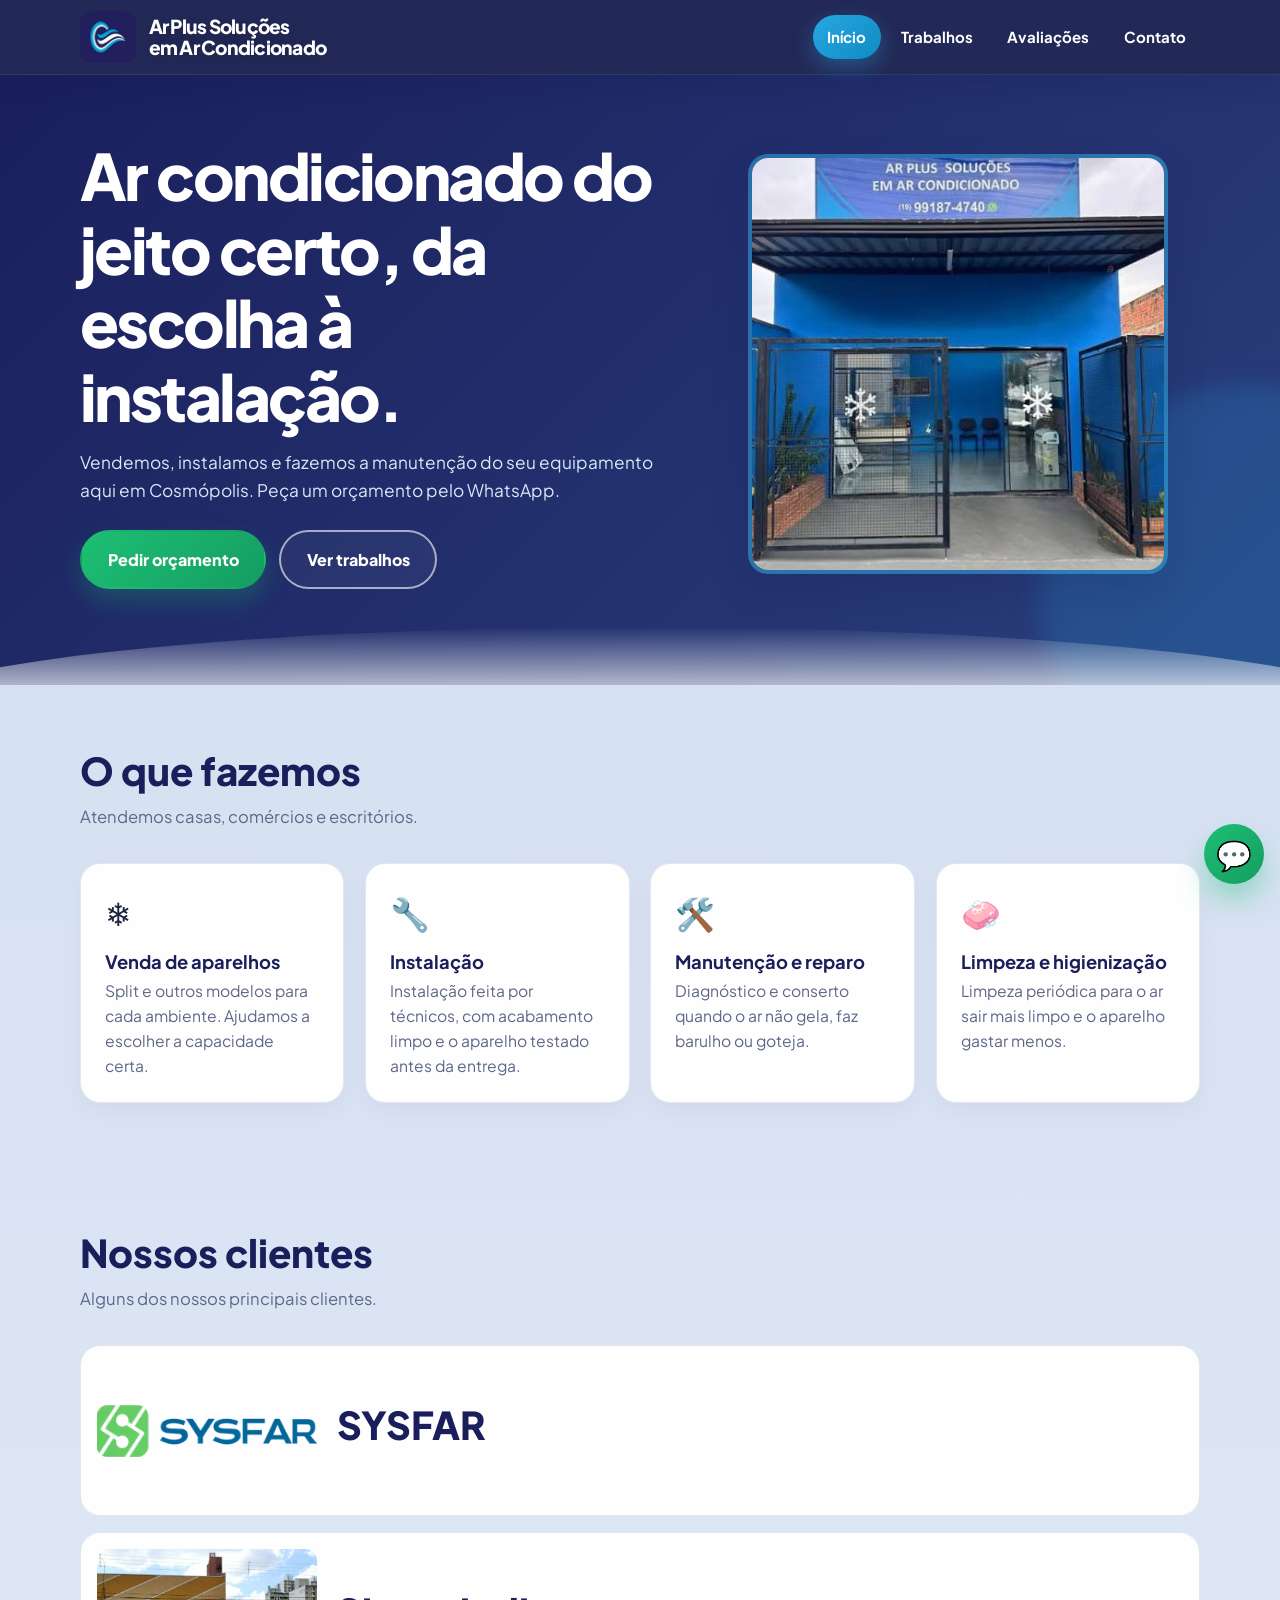
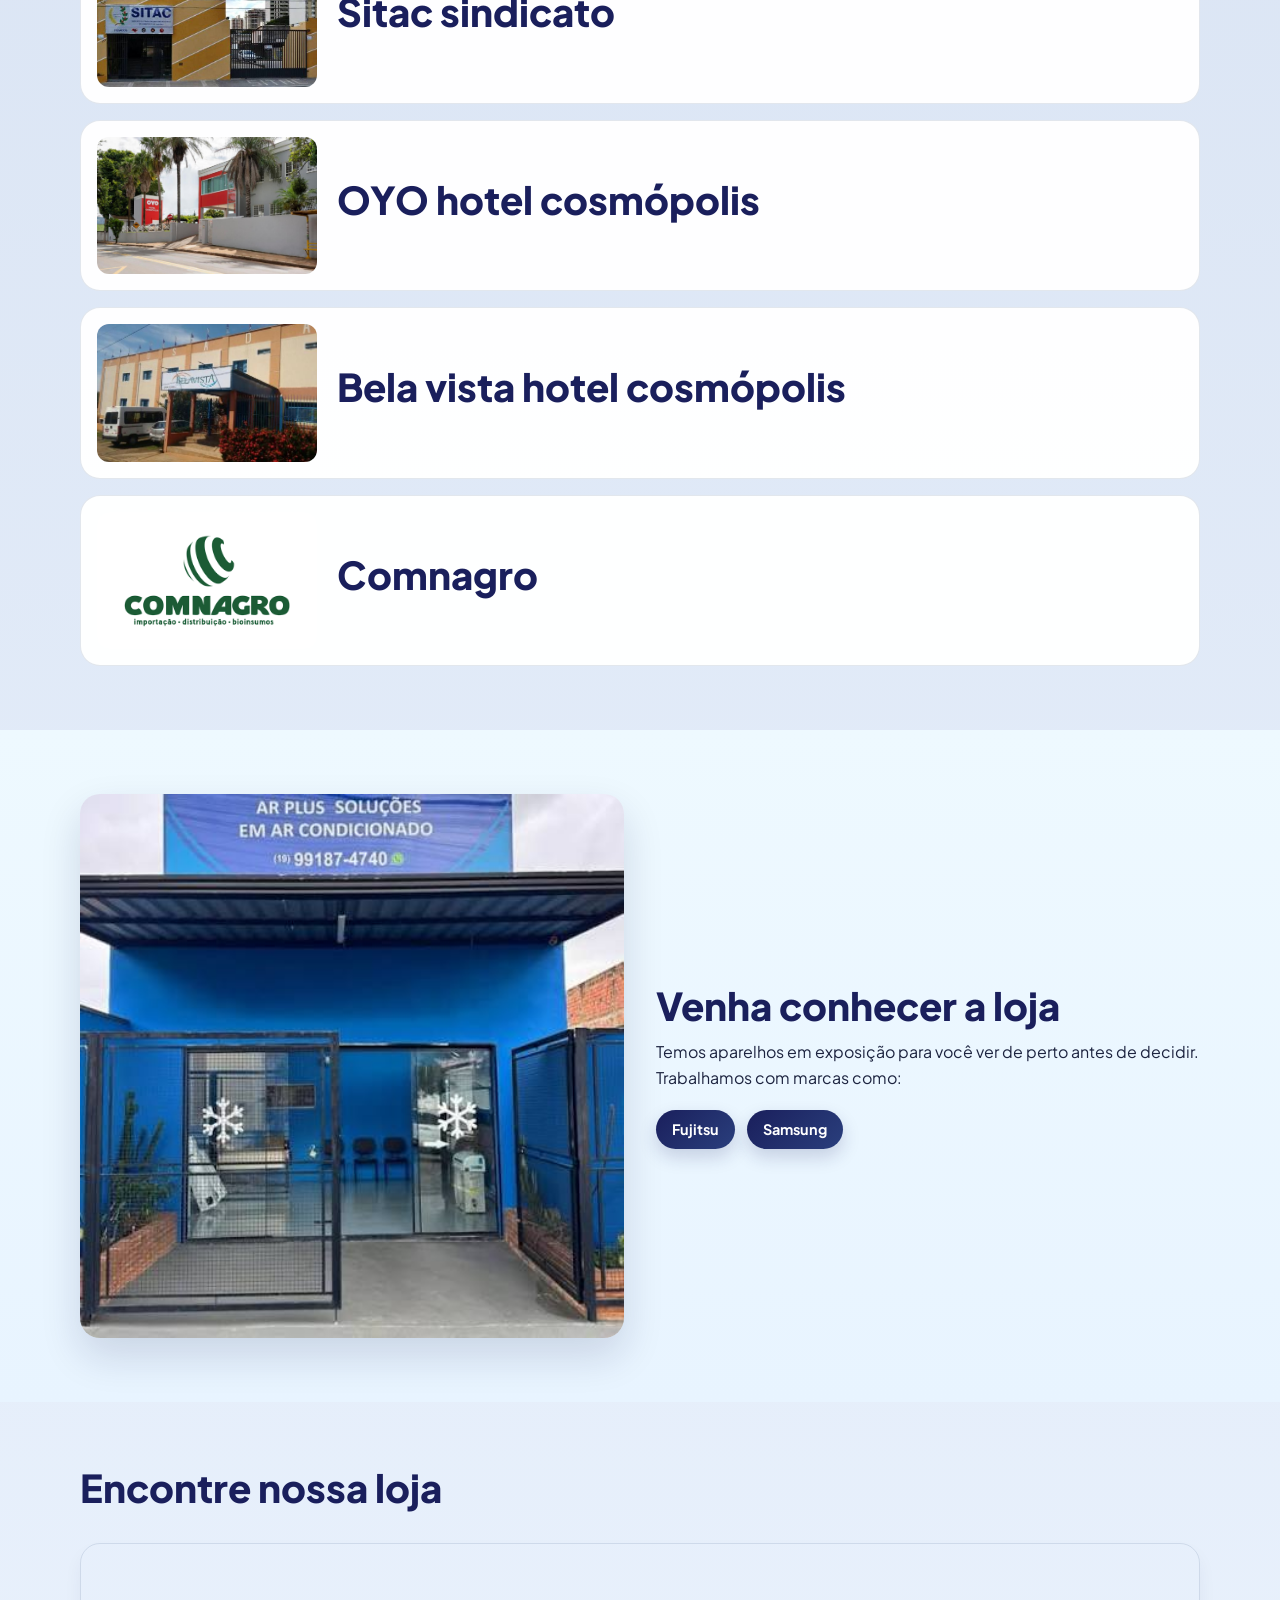
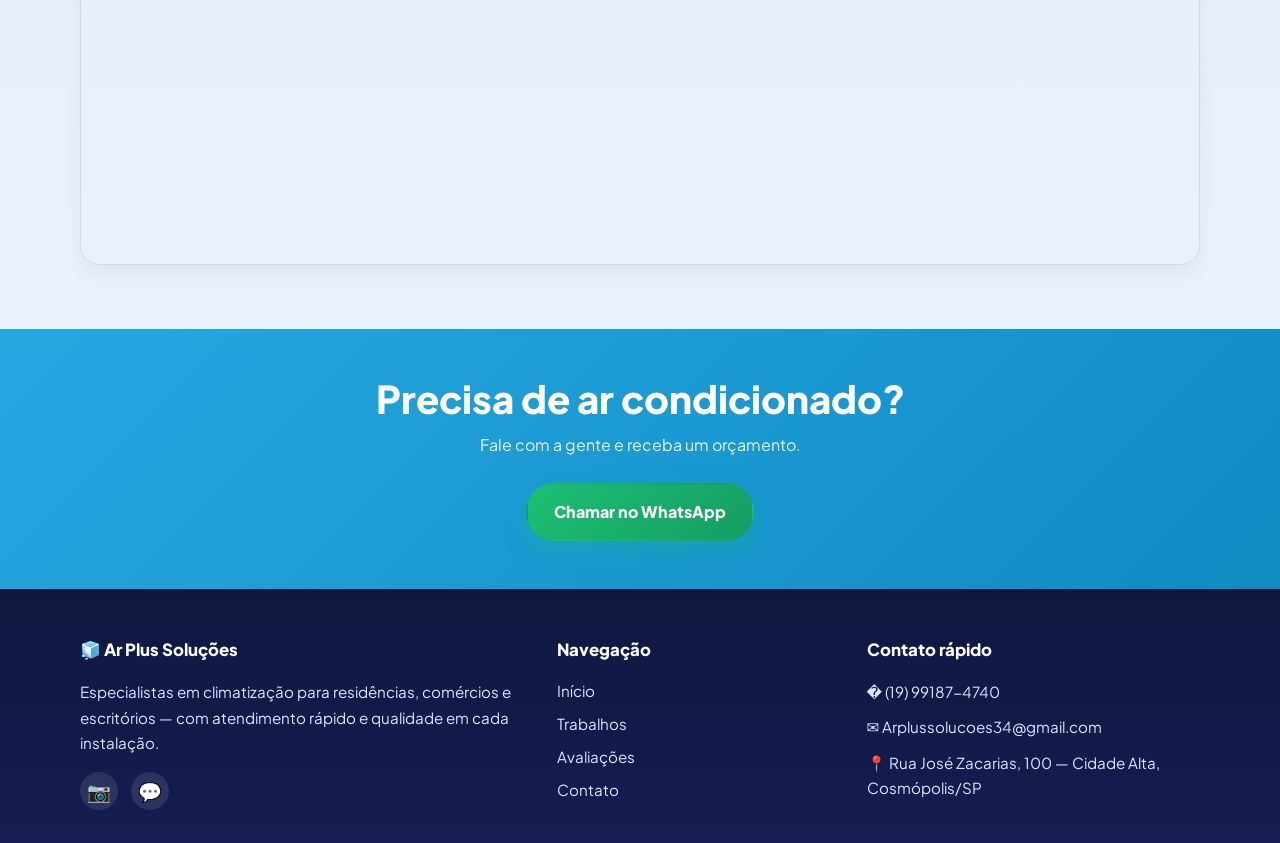
==== commit d017e2b6: "atualização 2.0" ====
--- a/index.html
+++ b/index.html
@@ -149,7 +149,7 @@
     <div>
       <h4>Contato rápido</h4>
       <p>� (19) 99187-4740</p>
-      <p>✉️ arplus@email.com.br</p>
+      <p>✉️ Arplussolucoes34@gmail.com</p>
       <p>📍 Rua José Zacarias, 100 — Cidade Alta, Cosmópolis/SP</p>
     </div>
   </div>
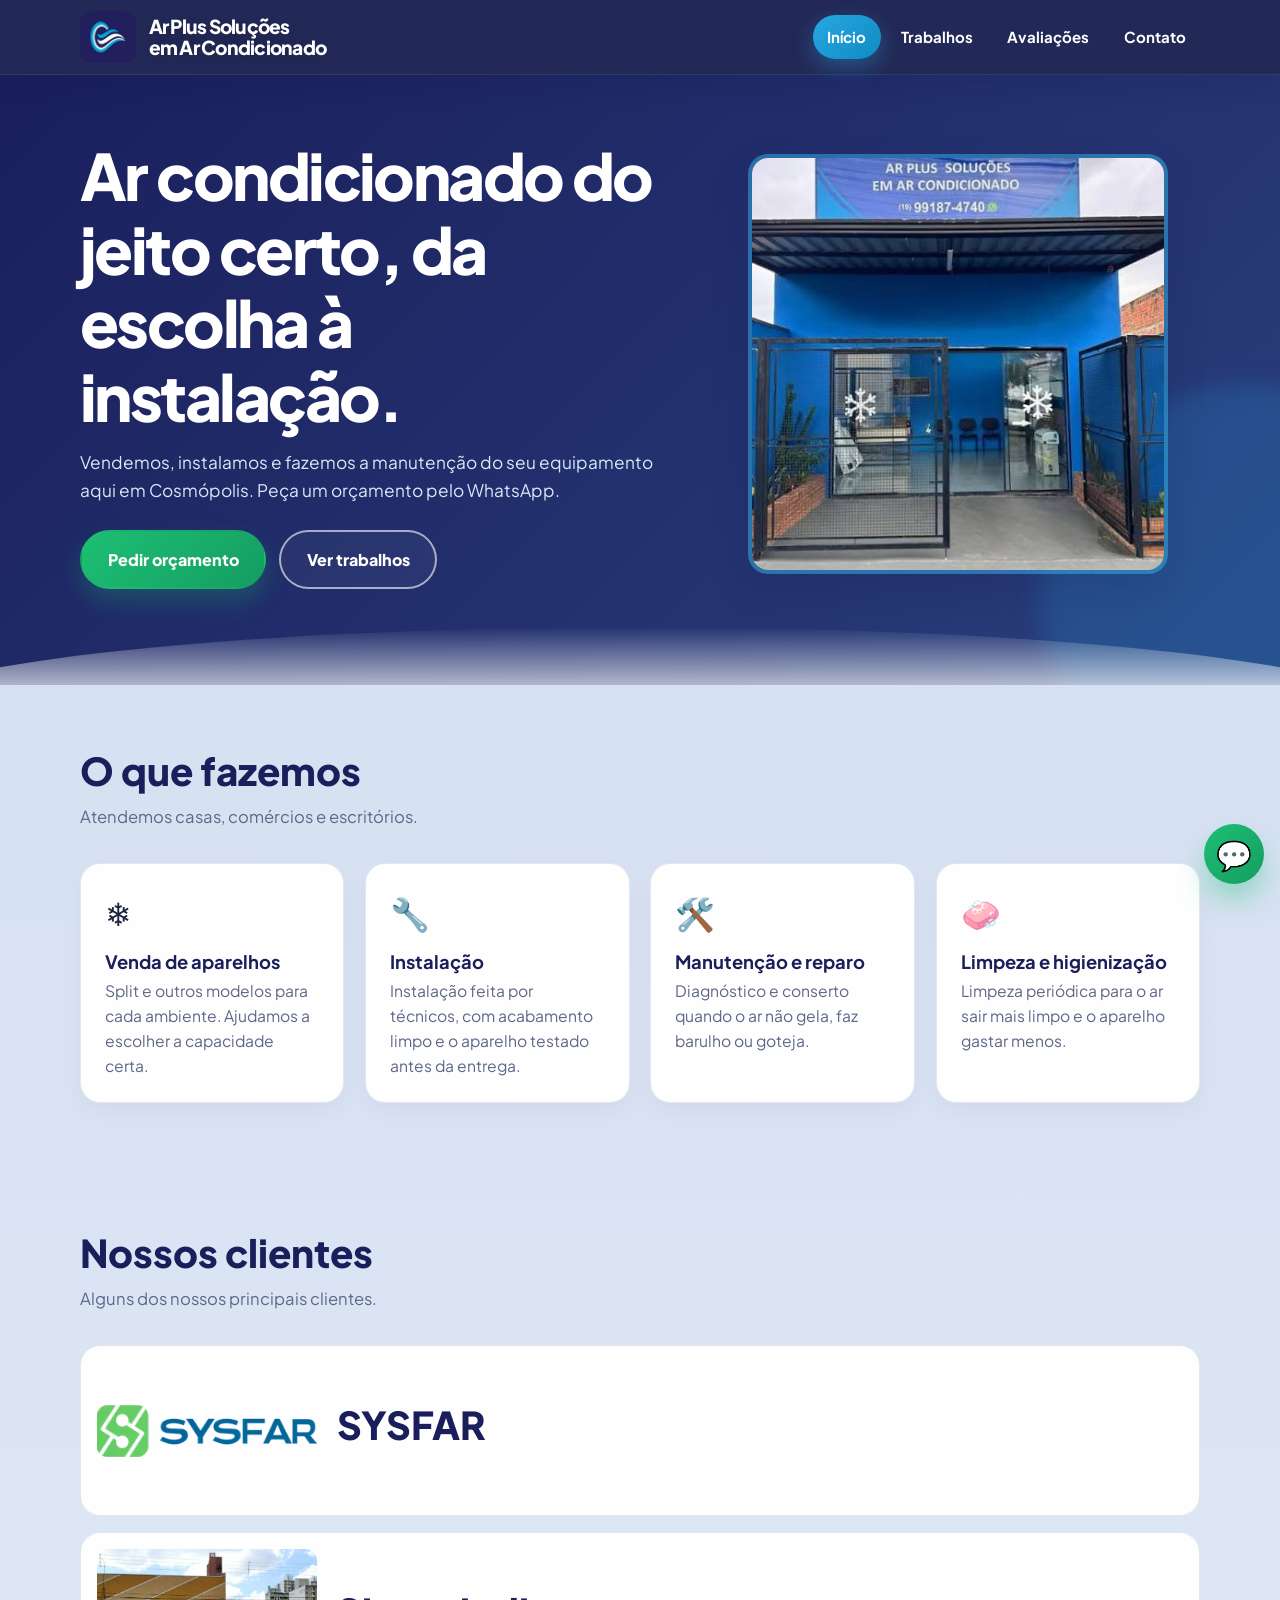
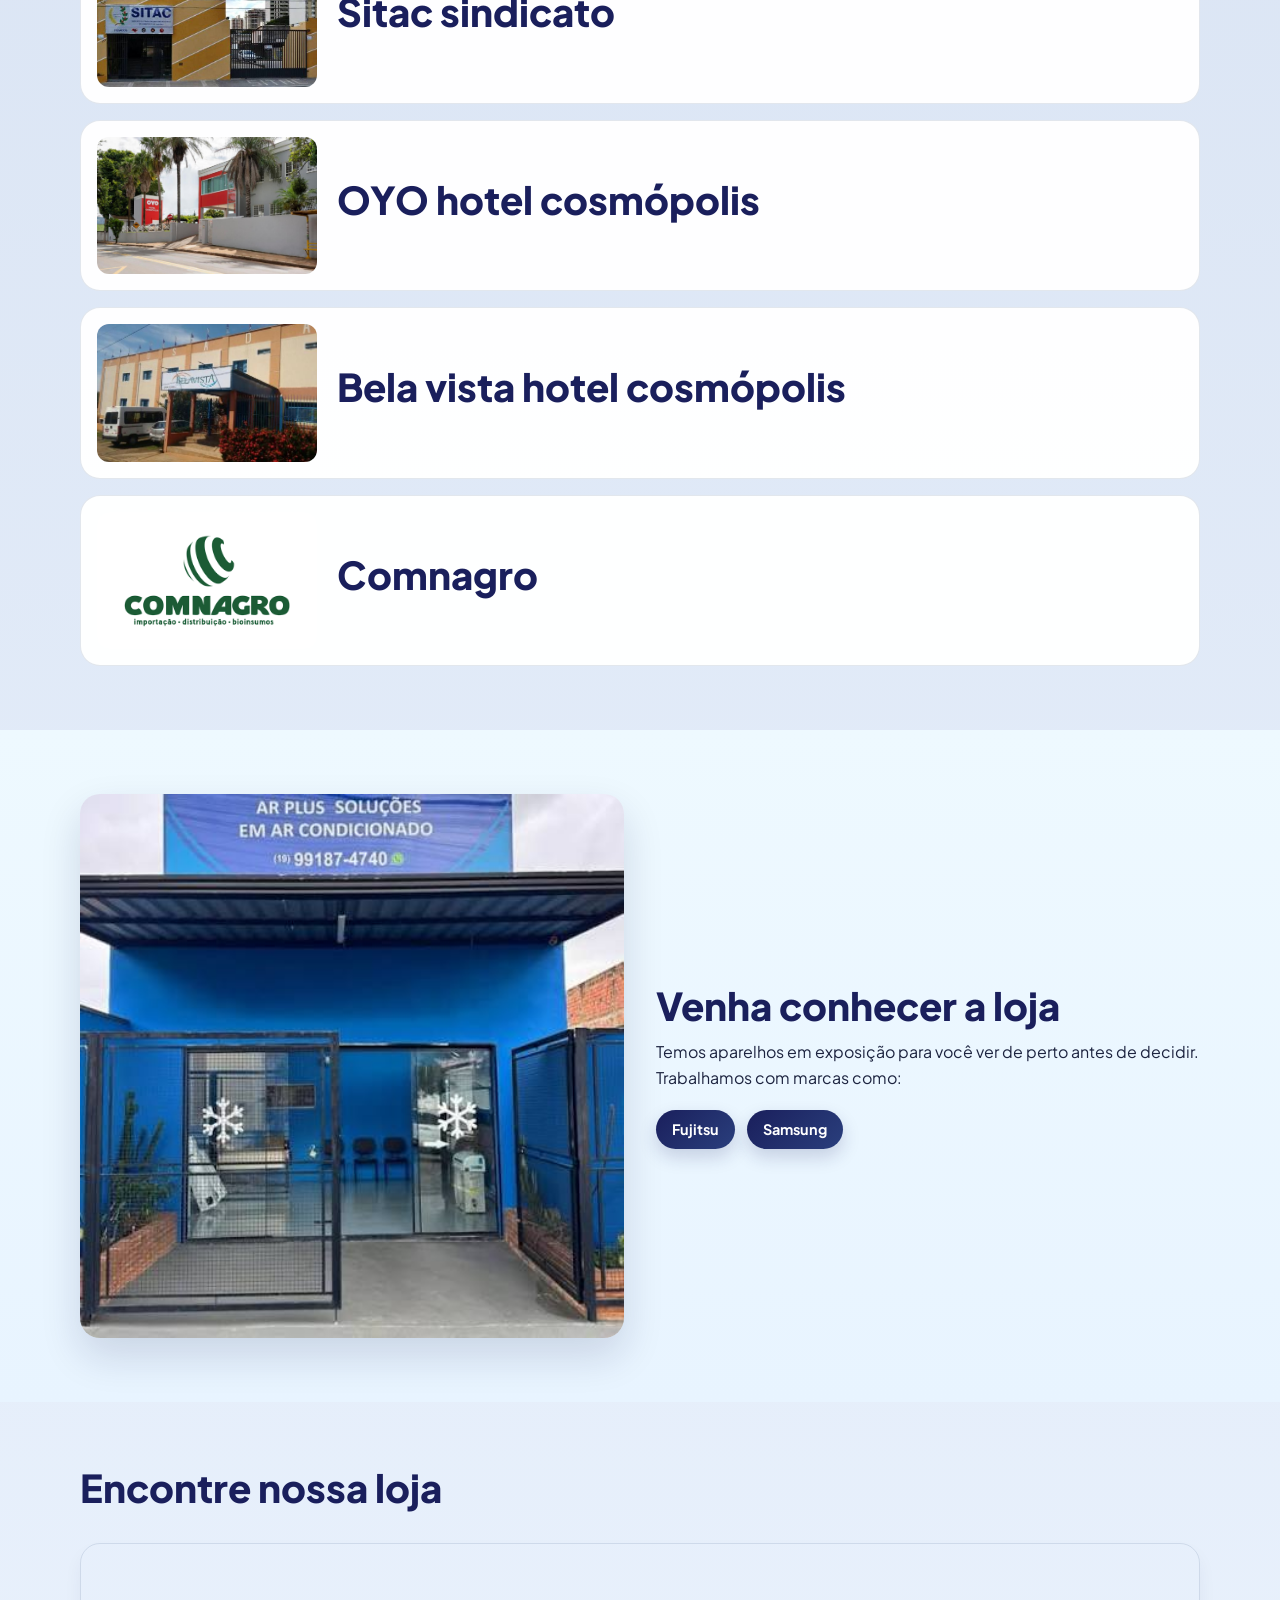
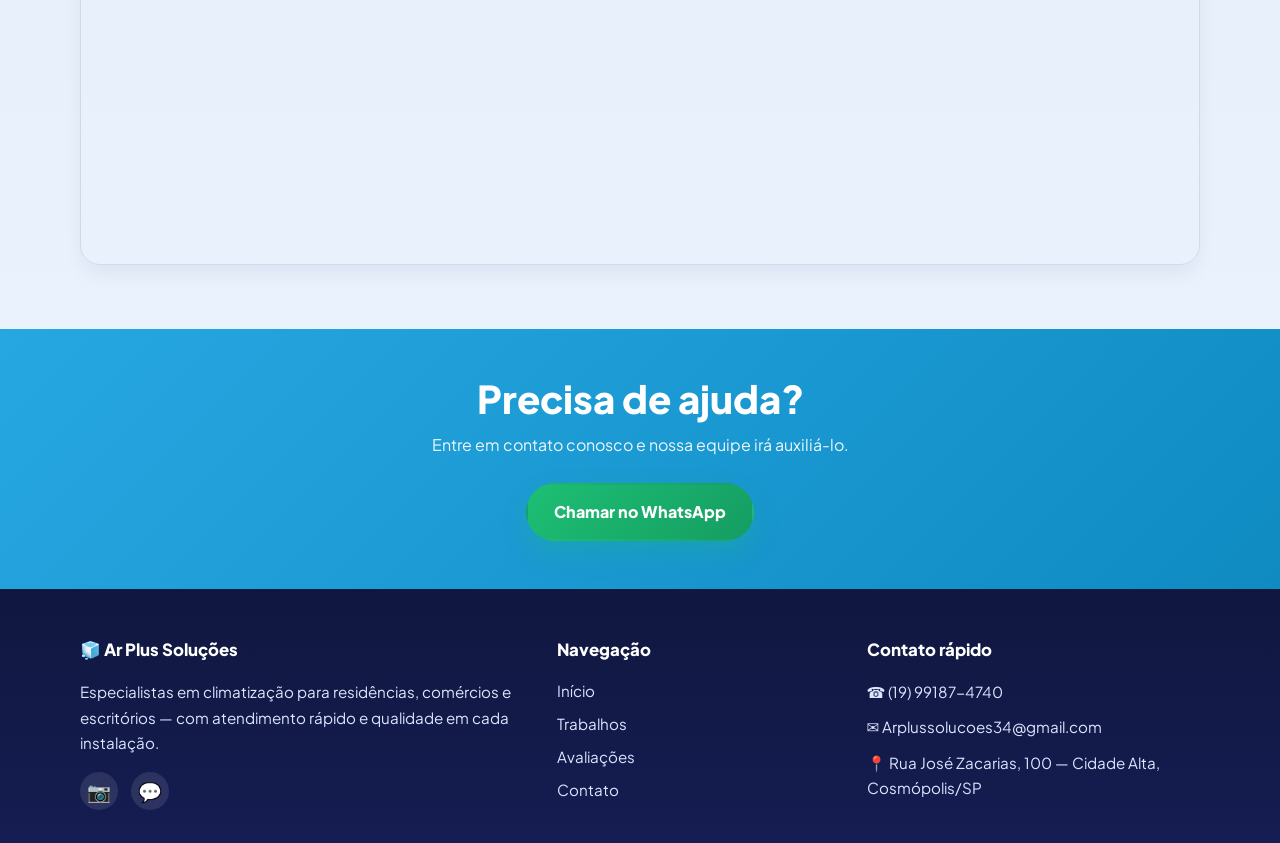
==== commit b5504a89: "atualização 2.6" ====
--- a/index.html
+++ b/index.html
@@ -120,8 +120,8 @@
 
 <section class="faixa">
   <div class="wrap">
-    <h2>Precisa de ar condicionado?</h2>
-    <p>Fale com a gente e receba um orçamento.</p>
+    <h2>Precisa de ajuda?</h2>
+    <p>Entre em contato conosco e nossa equipe irá auxiliá-lo.</p>
     <div class="acoes"><a class="btn btn-zap" href="https://wa.me/5519991874740?text=Ol%C3%A1!%20Vim%20pelo%20site%20e%20gostaria%20de%20um%20or%C3%A7amento." target="_blank" rel="noopener">Chamar no WhatsApp</a></div>
   </div>
 </section>
@@ -148,7 +148,7 @@
     </div>
     <div>
       <h4>Contato rápido</h4>
-      <p>� (19) 99187-4740</p>
+      <p>☎️ (19) 99187-4740</p>
       <p>✉️ Arplussolucoes34@gmail.com</p>
       <p>📍 Rua José Zacarias, 100 — Cidade Alta, Cosmópolis/SP</p>
     </div>
--- a/style/ar_plus.css
+++ b/style/ar_plus.css
@@ -307,6 +307,14 @@
   gap: 1.3rem;
 }
 
+#listaAvaliacoes {
+  grid-template-columns: repeat(2, minmax(0, 1fr));
+}
+
+#listaAvaliacoes > p {
+  grid-column: 1 / -1;
+}
+
 .card {
   background: rgba(255, 255, 255, 0.96);
   border: 1px solid var(--borda);
@@ -788,6 +796,10 @@
   align-items: start;
 }
 
+.rodape-conteudo > div {
+  min-width: 0;
+}
+
 .rodape h4 {
   color: #fff;
   font-size: 1.05rem;
@@ -805,6 +817,7 @@
 .rodape p {
   margin-bottom: 0.6rem;
   line-height: 1.7;
+  overflow-wrap: anywhere;
 }
 
 .rodape ul {
@@ -898,7 +911,20 @@
     grid-template-columns: 1fr;
   }
 
+  .rodape-conteudo {
+    grid-template-columns: 1fr;
+    gap: 1.5rem;
+  }
+
+  .rodape {
+    padding-bottom: 6rem;
+  }
+
   .clientes-lista li {
+    grid-template-columns: 1fr;
+  }
+
+  #listaAvaliacoes {
     grid-template-columns: 1fr;
   }
 
